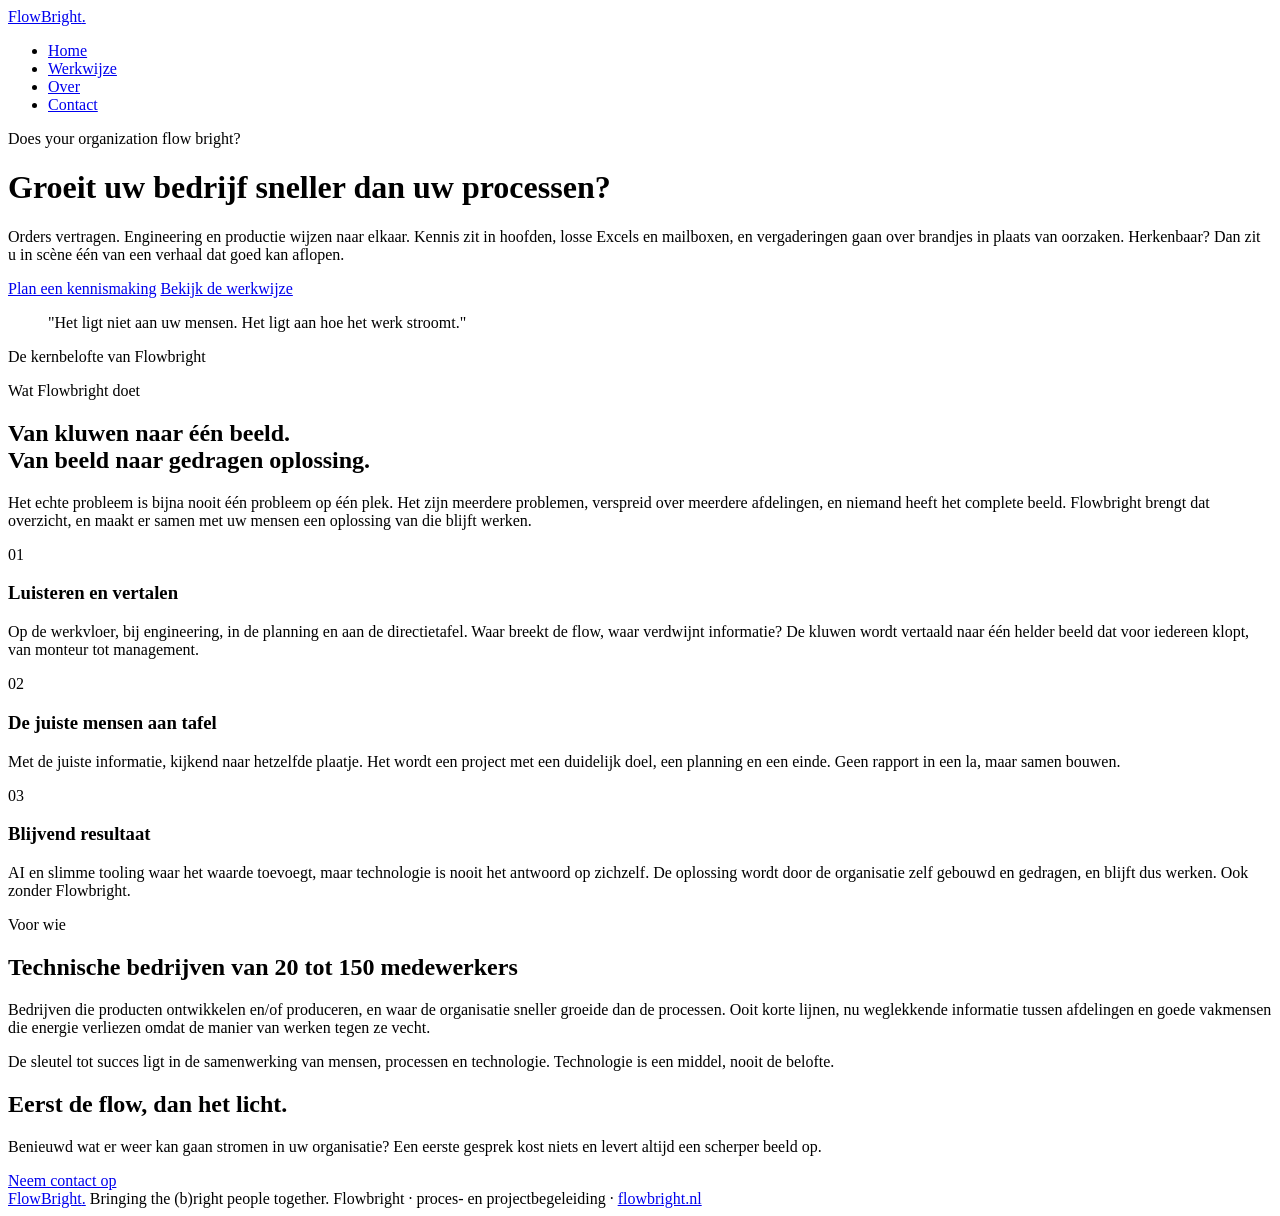
==== index.html @ 27e61b54 "Add files via upload" ====
<!DOCTYPE html>
<html lang="nl">
<head>
  <meta charset="UTF-8">
  <meta name="viewport" content="width=device-width, initial-scale=1.0">
  <title>Flowbright — proces- en projectbegeleiding voor technische bedrijven</title>
  <meta name="description" content="Flowbright helpt technische bedrijven waar de groei sneller ging dan de processen. Van probleem tot gedragen oplossing.">
  <link rel="preconnect" href="https://fonts.googleapis.com">
  <link rel="preconnect" href="https://fonts.gstatic.com" crossorigin>
  <link href="https://fonts.googleapis.com/css2?family=Bricolage+Grotesque:wght@700&family=Work+Sans:wght@400;600&family=IBM+Plex+Mono:wght@400;500&display=swap" rel="stylesheet">
  <link rel="stylesheet" href="css/style.css">
</head>
<body>

<header>
  <nav class="nav">
    <a class="wordmark" href="index.html"><span class="flow">Flow</span>Bright<span class="dot">.</span></a>
    <ul>
      <li><a href="index.html" class="actief">Home</a></li>
      <li><a href="werkwijze.html">Werkwijze</a></li>
      <li><a href="over.html">Over</a></li>
      <li><a href="contact.html">Contact</a></li>
    </ul>
  </nav>
</header>

<div class="hero">
  <div class="container">
    <span class="label">Does your organization flow bright?</span>
    <h1>Groeit uw bedrijf sneller dan uw <span class="licht">processen</span>?</h1>
    <p>Orders vertragen. Engineering en productie wijzen naar elkaar. Kennis zit in hoofden, losse Excels en mailboxen, en vergaderingen gaan over brandjes in plaats van oorzaken. Herkenbaar? Dan zit u in scène één van een verhaal dat goed kan aflopen.</p>
    <div class="knoppen">
      <a class="knop knop-primair" href="contact.html">Plan een kennismaking</a>
      <a class="knop knop-secundair" href="werkwijze.html">Bekijk de werkwijze</a>
    </div>
  </div>
</div>

<div class="kernbelofte">
  <div class="container">
    <blockquote>"Het ligt niet aan uw mensen. Het ligt aan hoe het werk stroomt."</blockquote>
    <p class="bron">De kernbelofte van Flowbright</p>
  </div>
</div>

<section>
  <div class="container">
    <span class="label">Wat Flowbright doet</span>
    <h2>Van kluwen naar één beeld.<br>Van beeld naar gedragen oplossing.</h2>
    <p class="narrow">Het echte probleem is bijna nooit één probleem op één plek. Het zijn meerdere problemen, verspreid over meerdere afdelingen, en niemand heeft het complete beeld. Flowbright brengt dat overzicht, en maakt er samen met uw mensen een oplossing van die blijft werken.</p>
    <div class="kaarten">
      <div class="kaart">
        <span class="nummer">01</span>
        <h3>Luisteren en vertalen</h3>
        <p>Op de werkvloer, bij engineering, in de planning en aan de directietafel. Waar breekt de flow, waar verdwijnt informatie? De kluwen wordt vertaald naar één helder beeld dat voor iedereen klopt, van monteur tot management.</p>
      </div>
      <div class="kaart">
        <span class="nummer">02</span>
        <h3>De juiste mensen aan tafel</h3>
        <p>Met de juiste informatie, kijkend naar hetzelfde plaatje. Het wordt een project met een duidelijk doel, een planning en een einde. Geen rapport in een la, maar samen bouwen.</p>
      </div>
      <div class="kaart">
        <span class="nummer">03</span>
        <h3>Blijvend resultaat</h3>
        <p>AI en slimme tooling waar het waarde toevoegt, maar technologie is nooit het antwoord op zichzelf. De oplossing wordt door de organisatie zelf gebouwd en gedragen, en blijft dus werken. Ook zonder Flowbright.</p>
      </div>
    </div>
  </div>
</section>

<section style="padding-top: 0;">
  <div class="container twee-kolommen">
    <div>
      <span class="label">Voor wie</span>
      <h2>Technische bedrijven van 20 tot 150 medewerkers</h2>
    </div>
    <div>
      <p>Bedrijven die producten ontwikkelen en/of produceren, en waar de organisatie sneller groeide dan de processen. Ooit korte lijnen, nu weglekkende informatie tussen afdelingen en goede vakmensen die energie verliezen omdat de manier van werken tegen ze vecht.</p>
      <p>De sleutel tot succes ligt in de samenwerking van mensen, processen en technologie. Technologie is een middel, nooit de belofte.</p>
    </div>
  </div>
</section>

<div class="afsluiter">
  <div class="container">
    <h2>Eerst de flow, dan het licht.</h2>
    <p>Benieuwd wat er weer kan gaan stromen in uw organisatie? Een eerste gesprek kost niets en levert altijd een scherper beeld op.</p>
    <div class="knoppen">
      <a class="knop knop-primair" href="contact.html">Neem contact op</a>
    </div>
  </div>
</div>

<footer>
  <div class="container">
    <a class="wordmark" href="index.html"><span class="flow">Flow</span>Bright<span class="dot">.</span></a>
    <span class="tagline">Bringing the (b)right people together.</span>
    <span>Flowbright · proces- en projectbegeleiding · <a href="contact.html">flowbright.nl</a></span>
  </div>
</footer>

</body>
</html>
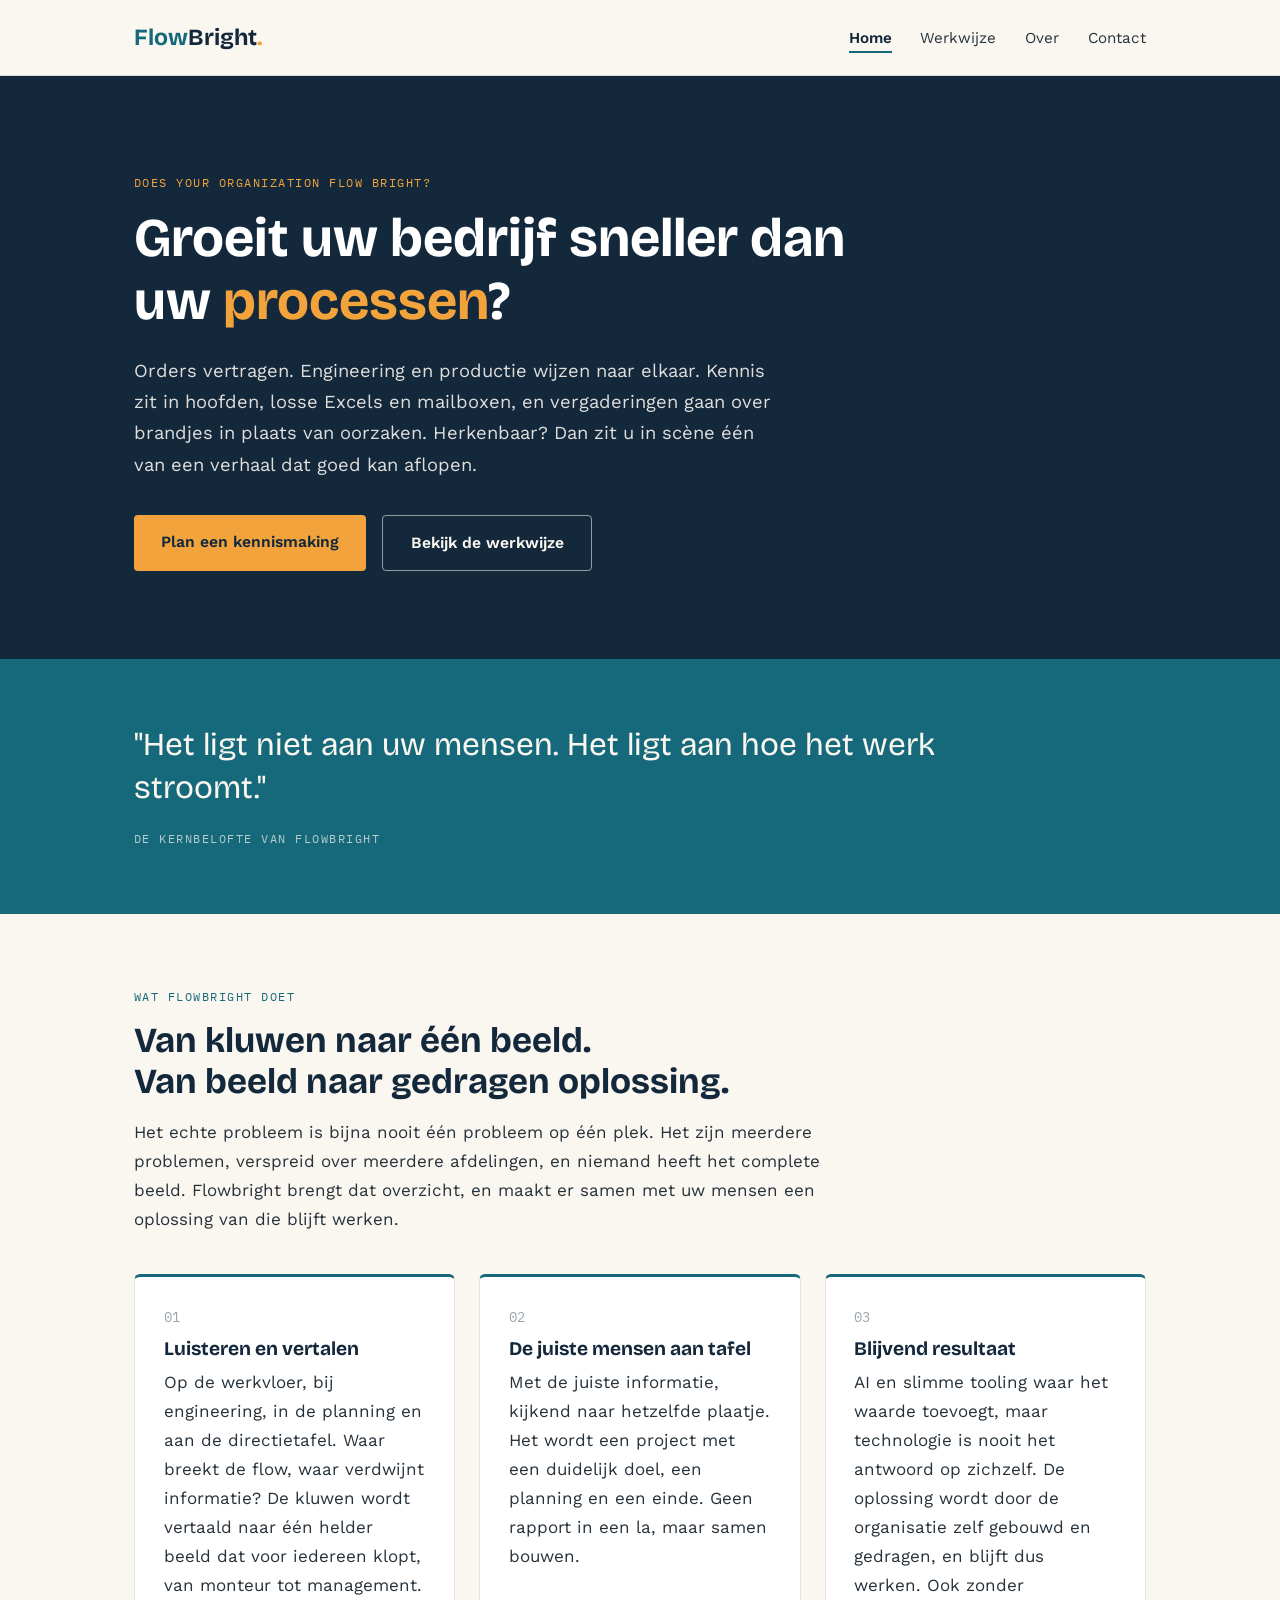
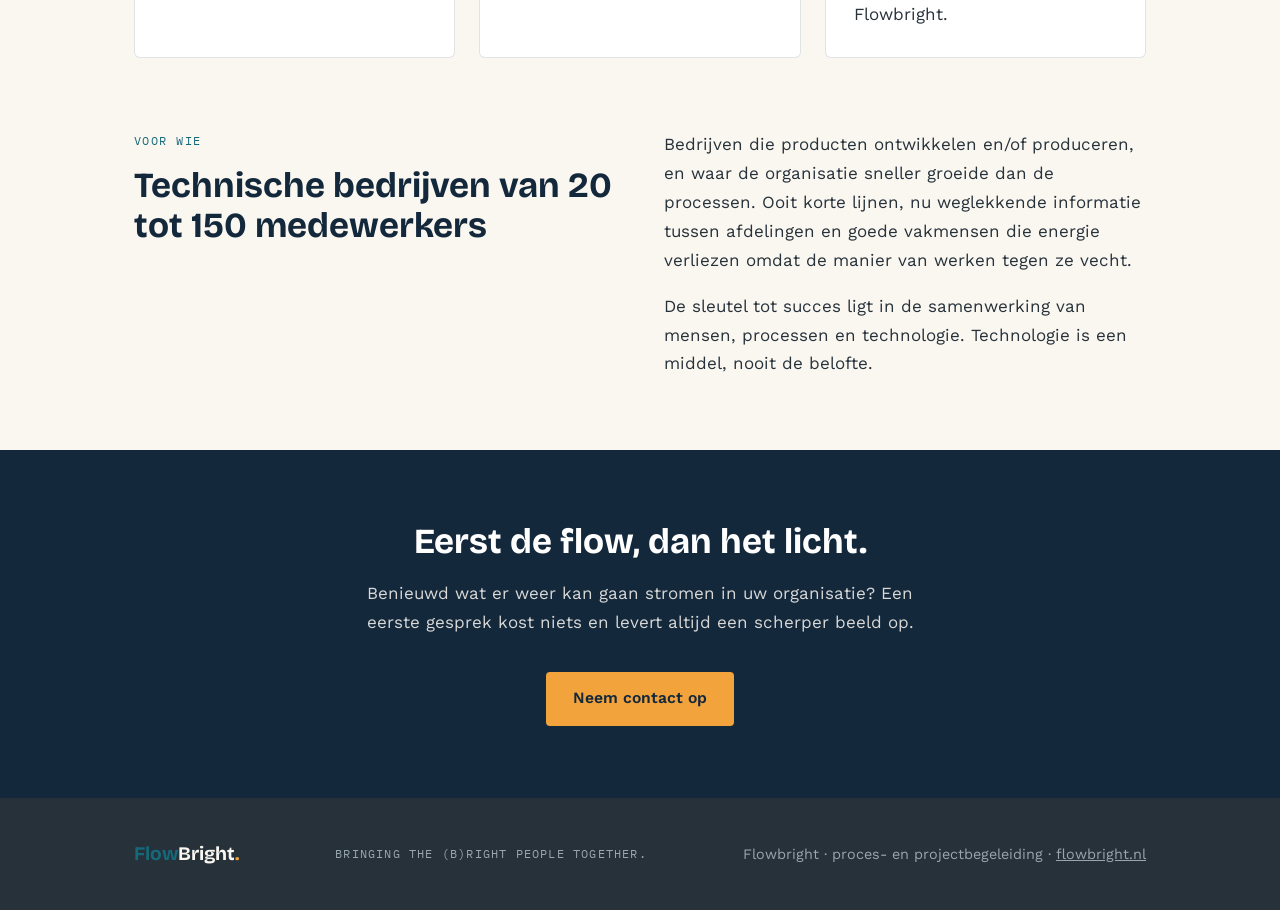
==== commit 3842f536: "Update index.html" ====
--- a/index.html
+++ b/index.html
@@ -1,6 +1,7 @@
 <!DOCTYPE html>
 <html lang="nl">
 <head>
+  <link rel="icon" href="/favicon.ico" type="image/x-icon">
   <meta charset="UTF-8">
   <meta name="viewport" content="width=device-width, initial-scale=1.0">
   <title>Flowbright — proces- en projectbegeleiding voor technische bedrijven</title>
@@ -8,7 +9,7 @@
   <link rel="preconnect" href="https://fonts.googleapis.com">
   <link rel="preconnect" href="https://fonts.gstatic.com" crossorigin>
   <link href="https://fonts.googleapis.com/css2?family=Bricolage+Grotesque:wght@700&family=Work+Sans:wght@400;600&family=IBM+Plex+Mono:wght@400;500&display=swap" rel="stylesheet">
-  <link rel="stylesheet" href="css/style.css">
+  <link rel="stylesheet" href="style.css">
 </head>
 <body>
 
--- a/style.css
+++ b/style.css
@@ -0,0 +1,301 @@
+/* ============================================================
+   Flowbright — websitestijl op basis van Merkgids v1.0
+   Kleuren nog in ontwikkeling: pas uitsluitend de variabelen
+   hieronder aan, de rest van de site volgt automatisch.
+   ============================================================ */
+
+:root {
+  /* Kleurenpalet (Merkgids hfst. 6) */
+  --nachtblauw:   #14283C;  /* primair: koppen, logo, donkere vlakken */
+  --stroompetrol: #16697A;  /* secundair: accenten, lijnen, links */
+  --lichtamber:   #F2A33C;  /* accent: spaarzaam, max. één per pagina */
+  --amber-donker: #C77F1E;  /* amber als tekst op licht */
+  --warmwit:      #FAF7F1;  /* achtergrond */
+  --grafiet:      #26313A;  /* lopende tekst */
+  --steengrijs:   #9AA6AD;  /* bijschriften, lijnen, gedempt */
+
+  /* Typografie (Merkgids hfst. 7) */
+  --font-kop:   'Bricolage Grotesque', 'Arial Black', sans-serif;
+  --font-tekst: 'Work Sans', Calibri, Arial, sans-serif;
+  --font-mono:  'IBM Plex Mono', Consolas, monospace;
+}
+
+* { margin: 0; padding: 0; box-sizing: border-box; }
+
+html { scroll-behavior: smooth; }
+
+body {
+  font-family: var(--font-tekst);
+  font-size: 1.0625rem;
+  line-height: 1.7;
+  color: var(--grafiet);
+  background: var(--warmwit);
+}
+
+/* ---------- Typografie ---------- */
+
+h1, h2, h3 {
+  font-family: var(--font-kop);
+  color: var(--nachtblauw);
+  line-height: 1.15;
+  font-weight: 700;
+}
+
+h1 { font-size: clamp(2.2rem, 5vw, 3.4rem); }
+h2 { font-size: clamp(1.6rem, 3.5vw, 2.2rem); margin-bottom: 1rem; }
+h3 { font-size: 1.2rem; margin-bottom: .5rem; }
+
+p + p { margin-top: 1em; }
+
+a { color: var(--stroompetrol); }
+
+.label {
+  font-family: var(--font-mono);
+  font-size: .78rem;
+  letter-spacing: .12em;
+  text-transform: uppercase;
+  color: var(--stroompetrol);
+  display: block;
+  margin-bottom: .9rem;
+}
+
+/* ---------- Layout ---------- */
+
+.container {
+  max-width: 1060px;
+  margin: 0 auto;
+  padding: 0 1.5rem;
+}
+
+section { padding: 4.5rem 0; }
+
+.narrow { max-width: 720px; }
+
+/* ---------- Navigatie ---------- */
+
+header {
+  background: var(--warmwit);
+  border-bottom: 1px solid rgba(154, 166, 173, .35);
+  position: sticky;
+  top: 0;
+  z-index: 10;
+}
+
+.nav {
+  display: flex;
+  align-items: center;
+  justify-content: space-between;
+  padding: 1.1rem 1.5rem;
+  max-width: 1060px;
+  margin: 0 auto;
+}
+
+/* Wordmark: verkenning A — Flow in stroompetrol, Bright in nachtblauw */
+.wordmark {
+  font-family: var(--font-kop);
+  font-weight: 700;
+  font-size: 1.45rem;
+  text-decoration: none;
+  color: var(--nachtblauw);
+}
+.wordmark .flow { color: var(--stroompetrol); }
+.wordmark .dot  { color: var(--lichtamber); }
+
+.nav ul {
+  display: flex;
+  gap: 1.8rem;
+  list-style: none;
+}
+
+.nav ul a {
+  text-decoration: none;
+  color: var(--grafiet);
+  font-size: .95rem;
+  padding-bottom: .25rem;
+  border-bottom: 2px solid transparent;
+}
+
+.nav ul a:hover { color: var(--stroompetrol); }
+
+.nav ul a.actief {
+  color: var(--nachtblauw);
+  border-bottom-color: var(--stroompetrol);
+  font-weight: 600;
+}
+
+/* ---------- Hero (donker vlak) ---------- */
+
+.hero {
+  background: var(--nachtblauw);
+  color: var(--warmwit);
+  padding: 6rem 0 5.5rem;
+}
+
+.hero h1 { color: #FFFFFF; max-width: 780px; }
+
+/* Verkenning B: op donker wordt "bright" letterlijk het licht */
+.hero h1 .licht { color: var(--lichtamber); }
+
+.hero p {
+  max-width: 640px;
+  margin-top: 1.4rem;
+  color: rgba(250, 247, 241, .88);
+  font-size: 1.15rem;
+}
+
+.hero .label { color: var(--lichtamber); }
+
+/* ---------- Knoppen ---------- */
+
+.knoppen { margin-top: 2.2rem; display: flex; gap: 1rem; flex-wrap: wrap; }
+
+.knop {
+  display: inline-block;
+  padding: .85rem 1.7rem;
+  border-radius: 4px;
+  text-decoration: none;
+  font-weight: 600;
+  font-size: .98rem;
+}
+
+.knop-primair {
+  background: var(--lichtamber);
+  color: var(--nachtblauw);
+}
+.knop-primair:hover { background: #E8952B; }
+
+.knop-secundair {
+  border: 1.5px solid var(--stroompetrol);
+  color: var(--stroompetrol);
+}
+.knop-secundair:hover { background: rgba(22, 105, 122, .08); }
+
+.hero .knop-secundair {
+  border-color: rgba(250, 247, 241, .55);
+  color: var(--warmwit);
+}
+.hero .knop-secundair:hover { background: rgba(250, 247, 241, .1); }
+
+/* ---------- Kaarten ---------- */
+
+.kaarten {
+  display: grid;
+  grid-template-columns: repeat(auto-fit, minmax(260px, 1fr));
+  gap: 1.5rem;
+  margin-top: 2.5rem;
+}
+
+.kaart {
+  background: #FFFFFF;
+  border: 1px solid rgba(154, 166, 173, .3);
+  border-top: 3px solid var(--stroompetrol);
+  border-radius: 6px;
+  padding: 1.8rem;
+}
+
+.kaart .nummer {
+  font-family: var(--font-mono);
+  color: var(--steengrijs);
+  font-size: .85rem;
+  display: block;
+  margin-bottom: .6rem;
+}
+
+/* ---------- Quote / kernbelofte ---------- */
+
+.kernbelofte {
+  background: var(--stroompetrol);
+  color: var(--warmwit);
+  padding: 4rem 0;
+}
+
+.kernbelofte blockquote {
+  font-family: var(--font-kop);
+  font-size: clamp(1.4rem, 3vw, 2rem);
+  line-height: 1.35;
+  max-width: 820px;
+}
+
+.kernbelofte .bron {
+  font-family: var(--font-mono);
+  font-size: .78rem;
+  letter-spacing: .12em;
+  text-transform: uppercase;
+  margin-top: 1.2rem;
+  color: rgba(250, 247, 241, .7);
+}
+
+/* ---------- Stappen (werkwijze) ---------- */
+
+.stap {
+  display: grid;
+  grid-template-columns: 72px 1fr;
+  gap: 1.5rem;
+  padding: 2.2rem 0;
+  border-bottom: 1px solid rgba(154, 166, 173, .35);
+}
+
+.stap:last-of-type { border-bottom: none; }
+
+.stap .cijfer {
+  font-family: var(--font-kop);
+  font-size: 2.4rem;
+  color: var(--stroompetrol);
+  line-height: 1;
+}
+
+/* ---------- Twee kolommen ---------- */
+
+.twee-kolommen {
+  display: grid;
+  grid-template-columns: 1fr 1fr;
+  gap: 3rem;
+  align-items: start;
+}
+
+@media (max-width: 760px) {
+  .twee-kolommen { grid-template-columns: 1fr; }
+  .stap { grid-template-columns: 48px 1fr; }
+}
+
+/* ---------- Afsluitend donker blok ---------- */
+
+.afsluiter {
+  background: var(--nachtblauw);
+  color: var(--warmwit);
+  padding: 4.5rem 0;
+  text-align: center;
+}
+
+.afsluiter h2 { color: #FFFFFF; }
+.afsluiter p { max-width: 560px; margin: 1rem auto 0; color: rgba(250, 247, 241, .85); }
+.afsluiter .knoppen { justify-content: center; }
+
+/* ---------- Footer ---------- */
+
+footer {
+  background: var(--grafiet);
+  color: var(--steengrijs);
+  padding: 2.5rem 0;
+  font-size: .9rem;
+}
+
+footer .container {
+  display: flex;
+  justify-content: space-between;
+  align-items: center;
+  gap: 1rem;
+  flex-wrap: wrap;
+}
+
+footer .wordmark { font-size: 1.2rem; color: var(--warmwit); }
+footer .wordmark .flow { color: var(--stroompetrol); }
+
+footer .tagline {
+  font-family: var(--font-mono);
+  font-size: .75rem;
+  letter-spacing: .1em;
+  text-transform: uppercase;
+}
+
+footer a { color: var(--steengrijs); }
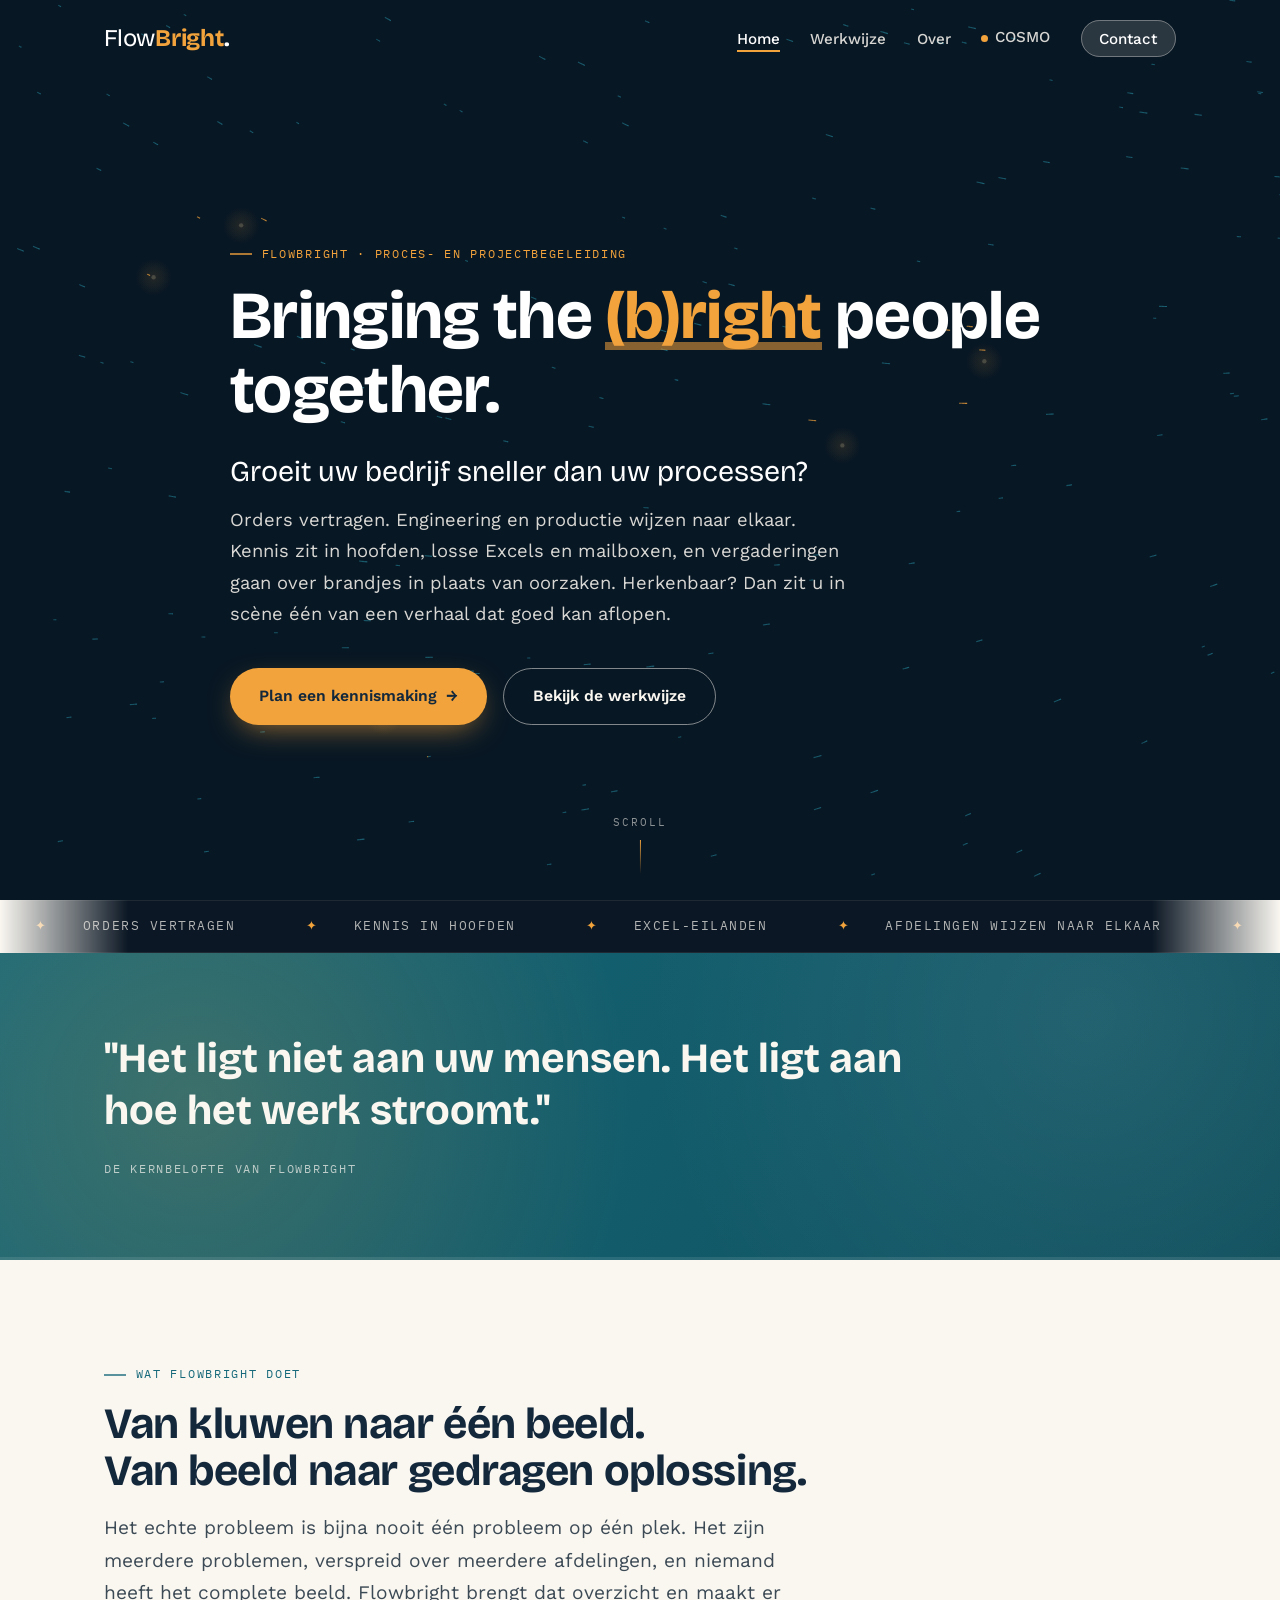
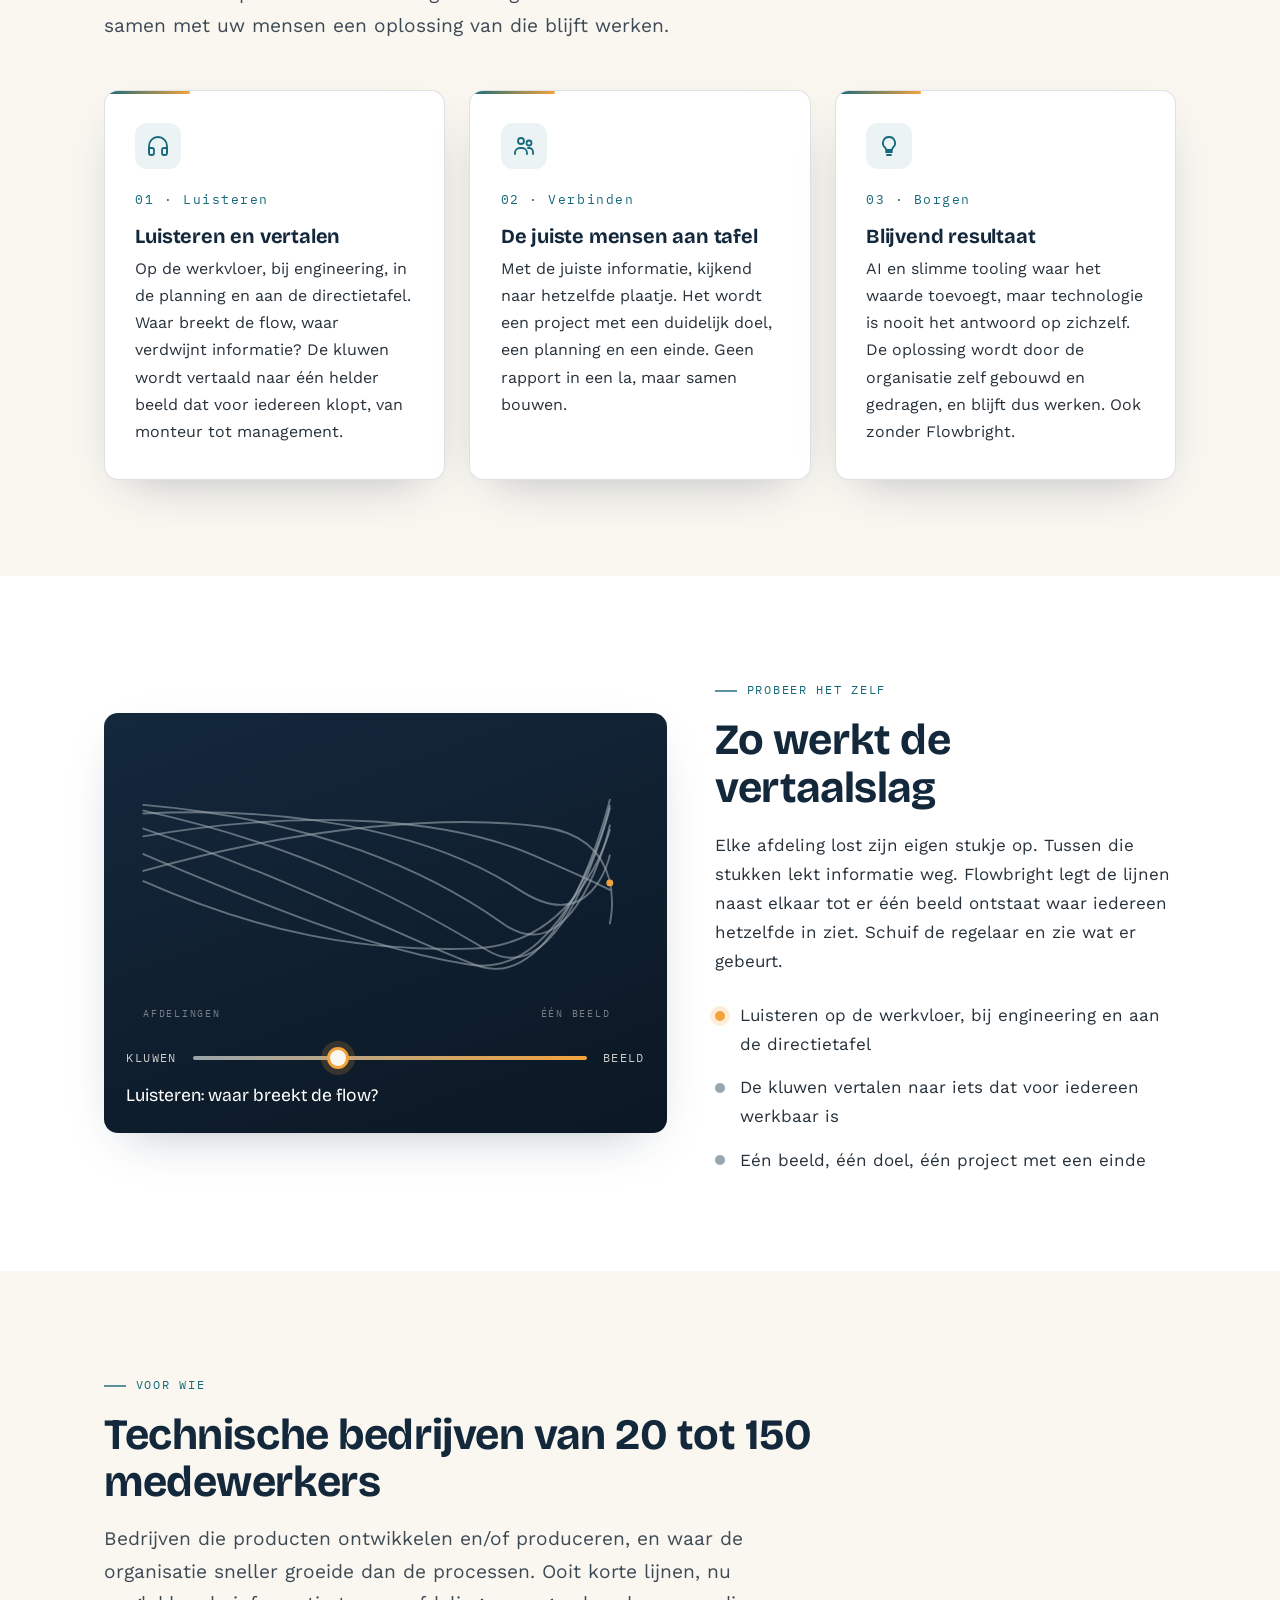
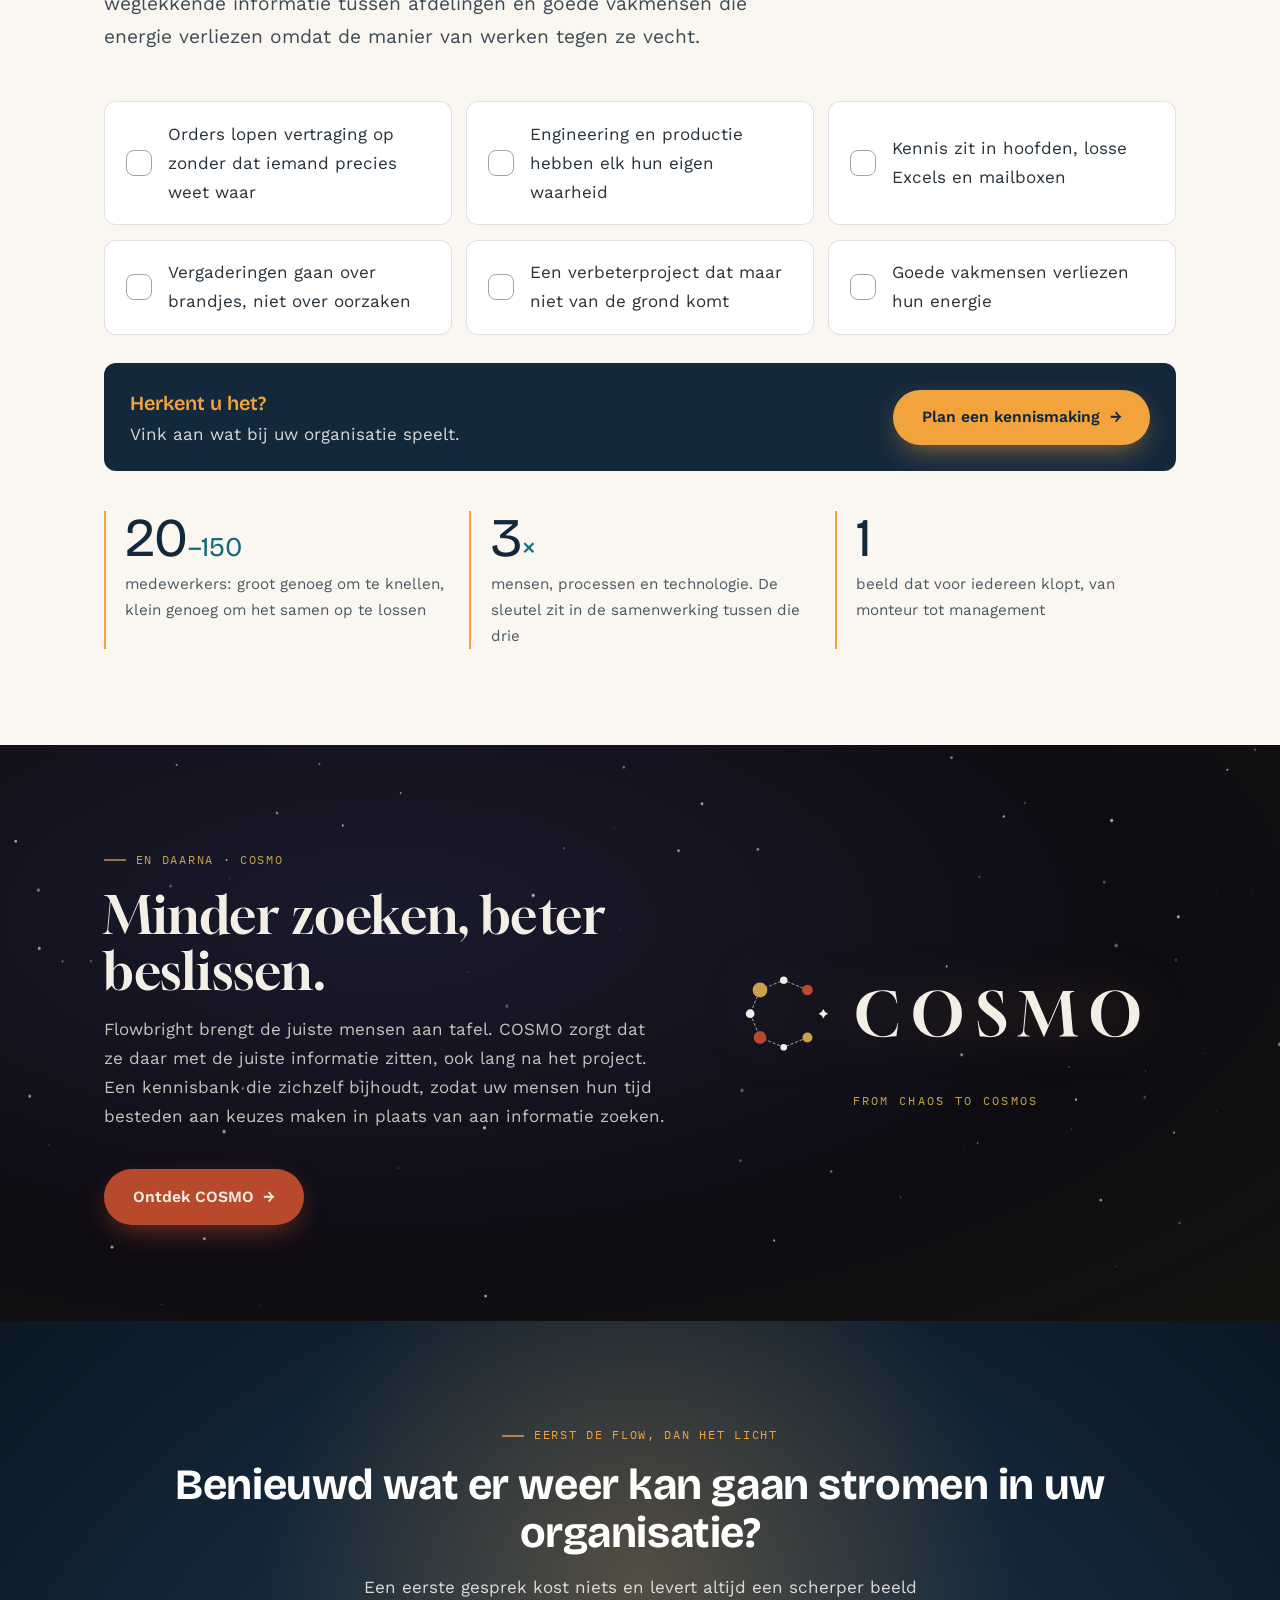
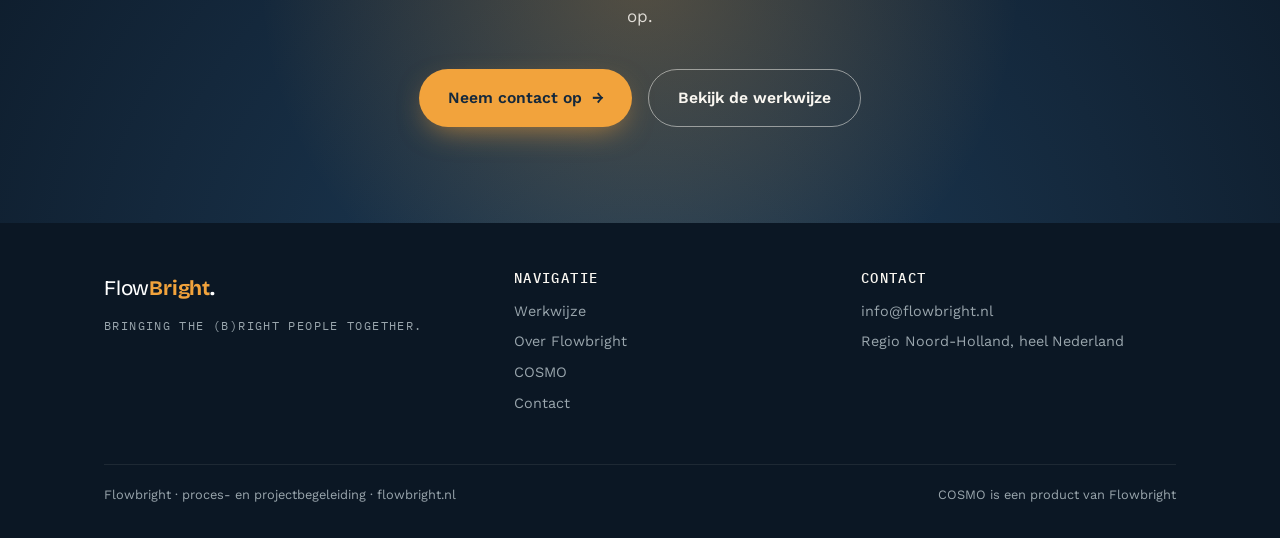
==== commit 6cf04551: "Add files via upload" ====
--- a/index.html
+++ b/index.html
@@ -1,67 +1,89 @@
 <!DOCTYPE html>
 <html lang="nl">
 <head>
-  <link rel="icon" href="/favicon.ico" type="image/x-icon">
   <meta charset="UTF-8">
   <meta name="viewport" content="width=device-width, initial-scale=1.0">
   <title>Flowbright — proces- en projectbegeleiding voor technische bedrijven</title>
-  <meta name="description" content="Flowbright helpt technische bedrijven waar de groei sneller ging dan de processen. Van probleem tot gedragen oplossing.">
+  <meta name="description" content="Flowbright helpt technische bedrijven waar de groei sneller ging dan de processen. Van probleem tot gedragen oplossing. Met COSMO blijft de kennis daarna stromen.">
   <link rel="preconnect" href="https://fonts.googleapis.com">
   <link rel="preconnect" href="https://fonts.gstatic.com" crossorigin>
-  <link href="https://fonts.googleapis.com/css2?family=Bricolage+Grotesque:wght@700&family=Work+Sans:wght@400;600&family=IBM+Plex+Mono:wght@400;500&display=swap" rel="stylesheet">
+  <link href="https://fonts.googleapis.com/css2?family=Bricolage+Grotesque:wght@400;700&family=Work+Sans:wght@400;500;600&family=IBM+Plex+Mono:wght@400;500&family=Gloock&display=swap" rel="stylesheet">
+  <link rel="icon" href="favicon.ico" sizes="48x48">
+  <link rel="icon" href="favicon.svg" type="image/svg+xml">
+  <link rel="apple-touch-icon" href="apple-touch-icon.png">
+  <link rel="manifest" href="site.webmanifest">
+  <meta name="theme-color" content="#14283C">
   <link rel="stylesheet" href="style.css">
 </head>
 <body>
 
-<header>
+<header class="site-header transparant">
   <nav class="nav">
-    <a class="wordmark" href="index.html"><span class="flow">Flow</span>Bright<span class="dot">.</span></a>
-    <ul>
+    <a class="wordmark" href="index.html"><span class="flow">Flow</span><span class="bright">Bright</span><span class="dot">.</span></a>
+    <button class="menu-knop" aria-label="Menu" aria-expanded="false"><span></span><span></span><span></span></button>
+    <ul class="nav-links">
       <li><a href="index.html" class="actief">Home</a></li>
       <li><a href="werkwijze.html">Werkwijze</a></li>
       <li><a href="over.html">Over</a></li>
-      <li><a href="contact.html">Contact</a></li>
+      <li><a href="cosmo.html" class="nav-cosmo"><span class="ster"></span>COSMO</a></li>
+      <li><a href="contact.html" class="nav-cta">Contact</a></li>
     </ul>
   </nav>
 </header>
 
 <div class="hero">
-  <div class="container">
-    <span class="label">Does your organization flow bright?</span>
-    <h1>Groeit uw bedrijf sneller dan uw <span class="licht">processen</span>?</h1>
-    <p>Orders vertragen. Engineering en productie wijzen naar elkaar. Kennis zit in hoofden, losse Excels en mailboxen, en vergaderingen gaan over brandjes in plaats van oorzaken. Herkenbaar? Dan zit u in scène één van een verhaal dat goed kan aflopen.</p>
-    <div class="knoppen">
-      <a class="knop knop-primair" href="contact.html">Plan een kennismaking</a>
+  <canvas id="stroomveld" aria-hidden="true"></canvas>
+  <div class="container">
+    <span class="label verschijn">Flowbright · proces- en projectbegeleiding</span>
+    <h1 class="woorden">Bringing the <span class="licht">(b)right</span> people together.</h1>
+    <p class="vraag verschijn">Groeit uw bedrijf sneller dan uw processen?</p>
+    <p class="verschijn">Orders vertragen. Engineering en productie wijzen naar elkaar. Kennis zit in hoofden, losse Excels en mailboxen, en vergaderingen gaan over brandjes in plaats van oorzaken. Herkenbaar? Dan zit u in scène één van een verhaal dat goed kan aflopen.</p>
+    <div class="knoppen verschijn verschijn-2">
+      <a class="knop knop-primair" href="contact.html">Plan een kennismaking <span class="pijl">→</span></a>
       <a class="knop knop-secundair" href="werkwijze.html">Bekijk de werkwijze</a>
     </div>
   </div>
+  <div class="hero-bottom">Scroll</div>
+</div>
+
+<div class="ticker" aria-hidden="true">
+  <div class="ticker-baan">
+    <span>Orders vertragen</span><span>Kennis in hoofden</span><span>Excel-eilanden</span><span>Afdelingen wijzen naar elkaar</span><span>Vergaderen over brandjes</span><span>Niemand heeft het hele plaatje</span><span>Goede mensen verliezen energie</span>
+    <span>Orders vertragen</span><span>Kennis in hoofden</span><span>Excel-eilanden</span><span>Afdelingen wijzen naar elkaar</span><span>Vergaderen over brandjes</span><span>Niemand heeft het hele plaatje</span><span>Goede mensen verliezen energie</span>
+  </div>
 </div>
 
 <div class="kernbelofte">
   <div class="container">
-    <blockquote>"Het ligt niet aan uw mensen. Het ligt aan hoe het werk stroomt."</blockquote>
-    <p class="bron">De kernbelofte van Flowbright</p>
-  </div>
+    <blockquote data-reveal>"Het ligt niet aan uw mensen. Het ligt aan hoe het werk stroomt."</blockquote>
+    <p class="bron" data-reveal style="--d:1">De kernbelofte van Flowbright</p>
+  </div>
+  <div class="stroomlijn"></div>
 </div>
 
 <section>
   <div class="container">
-    <span class="label">Wat Flowbright doet</span>
-    <h2>Van kluwen naar één beeld.<br>Van beeld naar gedragen oplossing.</h2>
-    <p class="narrow">Het echte probleem is bijna nooit één probleem op één plek. Het zijn meerdere problemen, verspreid over meerdere afdelingen, en niemand heeft het complete beeld. Flowbright brengt dat overzicht, en maakt er samen met uw mensen een oplossing van die blijft werken.</p>
+    <div class="sectie-kop">
+      <span class="label" data-reveal>Wat Flowbright doet</span>
+      <h2 data-reveal style="--d:1">Van kluwen naar één beeld.<br>Van beeld naar gedragen oplossing.</h2>
+      <p class="intro" data-reveal style="--d:2">Het echte probleem is bijna nooit één probleem op één plek. Het zijn meerdere problemen, verspreid over meerdere afdelingen, en niemand heeft het complete beeld. Flowbright brengt dat overzicht en maakt er samen met uw mensen een oplossing van die blijft werken.</p>
+    </div>
     <div class="kaarten">
-      <div class="kaart">
-        <span class="nummer">01</span>
+      <div class="kaart" data-reveal>
+        <div class="icoon"><svg viewBox="0 0 24 24" fill="none" stroke="currentColor" stroke-width="1.8" stroke-linecap="round" stroke-linejoin="round"><path d="M3 18v-6a9 9 0 0 1 18 0v6"/><path d="M21 19a2 2 0 0 1-2 2h-1a2 2 0 0 1-2-2v-3a2 2 0 0 1 2-2h3zM3 19a2 2 0 0 0 2 2h1a2 2 0 0 0 2-2v-3a2 2 0 0 0-2-2H3z"/></svg></div>
+        <span class="nummer">01 · Luisteren</span>
         <h3>Luisteren en vertalen</h3>
         <p>Op de werkvloer, bij engineering, in de planning en aan de directietafel. Waar breekt de flow, waar verdwijnt informatie? De kluwen wordt vertaald naar één helder beeld dat voor iedereen klopt, van monteur tot management.</p>
       </div>
-      <div class="kaart">
-        <span class="nummer">02</span>
+      <div class="kaart" data-reveal style="--d:1">
+        <div class="icoon"><svg viewBox="0 0 24 24" fill="none" stroke="currentColor" stroke-width="1.8" stroke-linecap="round" stroke-linejoin="round"><circle cx="9" cy="7" r="3"/><circle cx="17" cy="9" r="2.5"/><path d="M3 20v-1a5 5 0 0 1 5-5h2a5 5 0 0 1 5 5v1"/><path d="M16 14h1a4 4 0 0 1 4 4v2"/></svg></div>
+        <span class="nummer">02 · Verbinden</span>
         <h3>De juiste mensen aan tafel</h3>
         <p>Met de juiste informatie, kijkend naar hetzelfde plaatje. Het wordt een project met een duidelijk doel, een planning en een einde. Geen rapport in een la, maar samen bouwen.</p>
       </div>
-      <div class="kaart">
-        <span class="nummer">03</span>
+      <div class="kaart" data-reveal style="--d:2">
+        <div class="icoon"><svg viewBox="0 0 24 24" fill="none" stroke="currentColor" stroke-width="1.8" stroke-linecap="round" stroke-linejoin="round"><path d="M9 18h6M10 21h4"/><path d="M12 3a6 6 0 0 0-4 10.5c.6.6 1 1.3 1 2.5h6c0-1.2.4-1.9 1-2.5A6 6 0 0 0 12 3z"/></svg></div>
+        <span class="nummer">03 · Borgen</span>
         <h3>Blijvend resultaat</h3>
         <p>AI en slimme tooling waar het waarde toevoegt, maar technologie is nooit het antwoord op zichzelf. De oplossing wordt door de organisatie zelf gebouwd en gedragen, en blijft dus werken. Ook zonder Flowbright.</p>
       </div>
@@ -69,36 +91,116 @@
   </div>
 </section>
 
-<section style="padding-top: 0;">
-  <div class="container twee-kolommen">
-    <div>
-      <span class="label">Voor wie</span>
-      <h2>Technische bedrijven van 20 tot 150 medewerkers</h2>
-    </div>
-    <div>
-      <p>Bedrijven die producten ontwikkelen en/of produceren, en waar de organisatie sneller groeide dan de processen. Ooit korte lijnen, nu weglekkende informatie tussen afdelingen en goede vakmensen die energie verliezen omdat de manier van werken tegen ze vecht.</p>
-      <p>De sleutel tot succes ligt in de samenwerking van mensen, processen en technologie. Technologie is een middel, nooit de belofte.</p>
+<section class="kluwen">
+  <div class="container">
+    <div class="kluwen-paneel">
+      <div class="kluwen-figuur" data-reveal>
+        <svg id="kluwen-svg" viewBox="0 0 600 340" aria-label="Animatie: van kluwen naar één beeld">
+          <defs>
+            <radialGradient id="knoopgloed"><stop offset="0" stop-color="#F2A33C" stop-opacity=".9"/><stop offset="1" stop-color="#F2A33C" stop-opacity="0"/></radialGradient>
+          </defs>
+          <path class="lijn" d=""/><path class="lijn" d=""/><path class="lijn" d=""/><path class="lijn" d=""/><path class="lijn" d=""/><path class="lijn" d=""/><path class="lijn" d=""/><path class="lijn" d=""/>
+          <circle class="knoop" cx="560" cy="170" r="6" fill="url(#knoopgloed)" opacity="0"/>
+          <circle cx="560" cy="170" r="4" fill="#F2A33C"/>
+          <text x="20" y="325" fill="rgba(250,247,241,.45)" font-family="IBM Plex Mono, monospace" font-size="11" letter-spacing="2">AFDELINGEN</text>
+          <text x="480" y="325" fill="rgba(250,247,241,.45)" font-family="IBM Plex Mono, monospace" font-size="11" letter-spacing="2">ÉÉN BEELD</text>
+        </svg>
+        <div class="kluwen-bediening">
+          <span>Kluwen</span>
+          <input id="kluwen-slider" type="range" min="0" max="100" value="0" aria-label="Schuif van kluwen naar één beeld">
+          <span>Beeld</span>
+        </div>
+        <div id="kluwen-status" class="kluwen-status">Kluwen: informatie lekt weg tussen afdelingen</div>
+      </div>
+      <div class="kluwen-tekst">
+        <span class="label" data-reveal>Probeer het zelf</span>
+        <h2 data-reveal style="--d:1">Zo werkt de vertaalslag</h2>
+        <p data-reveal style="--d:2">Elke afdeling lost zijn eigen stukje op. Tussen die stukken lekt informatie weg. Flowbright legt de lijnen naast elkaar tot er één beeld ontstaat waar iedereen hetzelfde in ziet. Schuif de regelaar en zie wat er gebeurt.</p>
+        <ul class="stappen" data-reveal style="--d:3">
+          <li><span class="bol"></span><span>Luisteren op de werkvloer, bij engineering en aan de directietafel</span></li>
+          <li><span class="bol"></span><span>De kluwen vertalen naar iets dat voor iedereen werkbaar is</span></li>
+          <li><span class="bol"></span><span>Eén beeld, één doel, één project met een einde</span></li>
+        </ul>
+      </div>
+    </div>
+  </div>
+</section>
+
+<section>
+  <div class="container">
+    <div class="sectie-kop">
+      <span class="label" data-reveal>Voor wie</span>
+      <h2 data-reveal style="--d:1">Technische bedrijven van 20 tot 150 medewerkers</h2>
+      <p class="intro" data-reveal style="--d:2">Bedrijven die producten ontwikkelen en/of produceren, en waar de organisatie sneller groeide dan de processen. Ooit korte lijnen, nu weglekkende informatie tussen afdelingen en goede vakmensen die energie verliezen omdat de manier van werken tegen ze vecht.</p>
+    </div>
+    <div class="herken-lijst" data-reveal>
+      <button class="herken-item" type="button"><span class="vink"><svg viewBox="0 0 24 24" fill="none" stroke="#14283C" stroke-width="3" stroke-linecap="round" stroke-linejoin="round"><path d="M5 12l5 5L20 7"/></svg></span>Orders lopen vertraging op zonder dat iemand precies weet waar</button>
+      <button class="herken-item" type="button"><span class="vink"><svg viewBox="0 0 24 24" fill="none" stroke="#14283C" stroke-width="3" stroke-linecap="round" stroke-linejoin="round"><path d="M5 12l5 5L20 7"/></svg></span>Engineering en productie hebben elk hun eigen waarheid</button>
+      <button class="herken-item" type="button"><span class="vink"><svg viewBox="0 0 24 24" fill="none" stroke="#14283C" stroke-width="3" stroke-linecap="round" stroke-linejoin="round"><path d="M5 12l5 5L20 7"/></svg></span>Kennis zit in hoofden, losse Excels en mailboxen</button>
+      <button class="herken-item" type="button"><span class="vink"><svg viewBox="0 0 24 24" fill="none" stroke="#14283C" stroke-width="3" stroke-linecap="round" stroke-linejoin="round"><path d="M5 12l5 5L20 7"/></svg></span>Vergaderingen gaan over brandjes, niet over oorzaken</button>
+      <button class="herken-item" type="button"><span class="vink"><svg viewBox="0 0 24 24" fill="none" stroke="#14283C" stroke-width="3" stroke-linecap="round" stroke-linejoin="round"><path d="M5 12l5 5L20 7"/></svg></span>Een verbeterproject dat maar niet van de grond komt</button>
+      <button class="herken-item" type="button"><span class="vink"><svg viewBox="0 0 24 24" fill="none" stroke="#14283C" stroke-width="3" stroke-linecap="round" stroke-linejoin="round"><path d="M5 12l5 5L20 7"/></svg></span>Goede vakmensen verliezen hun energie</button>
+    </div>
+    <div class="herken-uitkomst" id="herken-uitkomst" data-reveal>
+      <div><strong>Herkent u het?</strong><p>Vink aan wat bij uw organisatie speelt.</p></div>
+      <a class="knop knop-primair" href="contact.html">Plan een kennismaking <span class="pijl">→</span></a>
+    </div>
+    <div class="feiten">
+      <div class="feit" data-reveal><div class="getal">20<small>–150</small></div><p>medewerkers: groot genoeg om te knellen, klein genoeg om het samen op te lossen</p></div>
+      <div class="feit" data-reveal style="--d:1"><div class="getal">3<small>×</small></div><p>mensen, processen en technologie. De sleutel zit in de samenwerking tussen die drie</p></div>
+      <div class="feit" data-reveal style="--d:2"><div class="getal">1</div><p>beeld dat voor iedereen klopt, van monteur tot management</p></div>
+    </div>
+  </div>
+</section>
+
+<section class="cosmo-teaser">
+  <canvas id="mini-sterren" aria-hidden="true"></canvas>
+  <div class="container">
+    <div>
+      <span class="label" data-reveal>En daarna · COSMO</span>
+      <h2 data-reveal style="--d:1">Minder zoeken, beter beslissen.</h2>
+      <p data-reveal style="--d:2">Flowbright brengt de juiste mensen aan tafel. COSMO zorgt dat ze daar met de juiste informatie zitten, ook lang na het project. Een kennisbank die zichzelf bijhoudt, zodat uw mensen hun tijd besteden aan keuzes maken in plaats van aan informatie zoeken.</p>
+      <div class="knoppen" data-reveal style="--d:3">
+        <a class="knop knop-primair" href="cosmo.html">Ontdek COSMO <span class="pijl">→</span></a>
+      </div>
+    </div>
+    <div class="cosmo-merk" data-reveal style="--d:1">
+      <svg xmlns="http://www.w3.org/2000/svg" viewBox="0 0 728 191" aria-label="COSMO"><path d="M134.74 56.26 L95.5 40 L56.26 56.26 L40 95.5 L56.26 134.74 L95.5 151 L134.74 134.74" stroke="#F3EFE6" stroke-width="1.11" stroke-dasharray="3.61 4.44" fill="none" stroke-linecap="round"/><circle cx="134.74" cy="56.26" r="8.88" fill="#B9492C"/><circle cx="95.5" cy="40" r="6.11" fill="#F3EFE6"/><circle cx="56.26" cy="56.26" r="12.21" fill="#C9A24B"/><circle cx="40" cy="95.5" r="7.21" fill="#F3EFE6"/><circle cx="56.26" cy="134.74" r="10.54" fill="#B9492C"/><circle cx="95.5" cy="151" r="5.55" fill="#F3EFE6"/><circle cx="134.74" cy="134.74" r="8.32" fill="#C9A24B"/><path d="M160.99 87.73l2.87 4.9 4.9 2.87-4.9 2.87-2.87 4.9-2.87-4.9-4.9-2.87 4.9-2.87z" fill="#F3EFE6"/><g transform="translate(211.98 58)" fill="#F3EFE6"><path d="M47.2 76.4Q34.2 76.4 24.4 71.55Q14.6 66.7 9.15 57.9Q3.7 49.1 3.7 37.4Q3.7 25.6 9.15 16.9Q14.6 8.2 24.6 3.4Q34.6 -1.4 48.3 -1.4Q51.6 -1.4 53.8 -1.15Q56 -0.9 57.9 -0.6Q59.8 -0.3 62.25 -0.05Q64.7 0.2 68.4 0.2L71.4 20.2H70.4Q69.3 14.3 66.05 9.75Q62.8 5.2 57.95 2.55Q53.1 -0.1 47.2 -0.1Q41.4 -0.1 36.5 2.7Q31.6 5.5 28.1 10.5Q24.6 15.6 22.65 22.65Q20.7 29.7 20.7 38.1Q20.7 49.2 24.1 57.45Q27.5 65.7 33.7 70.25Q39.9 74.8 48.3 74.8Q57.9 74.8 64.15 69.05Q70.4 63.3 71.9 53H72.9L70 74.6Q65.3 74.6 61.7 75.05Q58.1 75.5 54.75 75.95Q51.4 76.4 47.2 76.4Z"/><path d="M138.1 76.4Q126.1 76.4 117.05 71.55Q108 66.7 102.95 57.95Q97.9 49.2 97.9 37.5Q97.9 25.8 102.95 17.05Q108 8.3 117.05 3.45Q126.1 -1.4 138.1 -1.4Q150.1 -1.4 159.15 3.45Q168.2 8.3 173.25 17.05Q178.3 25.8 178.3 37.5Q178.3 49.2 173.25 57.95Q168.2 66.7 159.15 71.55Q150.1 76.4 138.1 76.4ZM138.1 74.8Q143.3 74.8 147.6 72.1Q151.9 69.4 155 64.5Q158 59.6 159.65 52.7Q161.3 45.8 161.3 37.4Q161.3 29 159.65 22.05Q158 15.1 155 10.2Q151.9 5.3 147.6 2.6Q143.3 -0.1 138.1 -0.1Q132.9 -0.1 128.6 2.6Q124.3 5.3 121.3 10.2Q118.2 15.1 116.55 22.05Q114.9 29 114.9 37.4Q114.9 45.8 116.55 52.7Q118.2 59.6 121.3 64.5Q124.3 69.4 128.6 72.1Q132.9 74.8 138.1 74.8Z"/><path d="M225.5 76.4Q222.9 76.4 221.25 76.2Q219.6 76 218 75.7Q216.4 75.4 214.1 75.2Q211.8 75 207.8 75L204.3 49H205.5Q207 61.3 212.35 67.95Q217.7 74.6 226.1 74.6Q232.3 74.6 236.2 71.1Q240.1 67.6 240.1 62Q240.1 59.6 239.25 57.4Q238.4 55.2 236.4 52.7Q234.4 50.2 231.1 47.25Q227.8 44.3 222.9 40.6L218.8 37.5Q211.3 31.8 208.4 27.3Q205.5 22.8 205.5 17.5Q205.5 8.7 211.95 3.65Q218.4 -1.4 229 -1.4Q231.6 -1.4 233.25 -1.2Q234.9 -1 236.45 -0.7Q238 -0.4 240.1 -0.2Q242.2 0 245.5 0L246.5 20.2H245.5Q244.1 10.9 239.5 5.5Q234.9 0.1 228.4 0.1Q223.8 0.1 221.05 2.8Q218.3 5.5 218.3 10Q218.3 13.9 220.85 17.45Q223.4 21 229.7 25.7L234 28.9Q240.6 33.7 244.45 37.75Q248.3 41.8 250 45.6Q251.7 49.4 251.7 53.7Q251.7 60.3 248.4 65.4Q245.1 70.5 239.25 73.35Q233.4 76.2 225.5 76.4Z"/><path d="M314.1 76.4 286.1 12.2 281.4 64.8Q281 68.8 283.7 71.3Q286.4 73.8 290.3 74V75H270.3V74Q274.1 73.8 276.7 71.2Q279.3 68.6 279.7 64.7L284.7 9.4Q282.8 5.5 279.95 3.25Q277.1 1 272.6 1V0H296.6L321 56.5L345.4 0H364.1V1Q360.9 1 358.7 2.9Q356.5 4.8 356.7 8.1L361.8 67.3Q362.3 70.7 365.05 72.4Q367.8 74.1 370.5 74.1V75H339.5V74.1Q341.2 74.1 343 73.3Q344.8 72.5 345.95 71Q347.1 69.5 346.8 67.5L341.9 12.3Z"/><path d="M431.9 76.4Q419.9 76.4 410.85 71.55Q401.8 66.7 396.75 57.95Q391.7 49.2 391.7 37.5Q391.7 25.8 396.75 17.05Q401.8 8.3 410.85 3.45Q419.9 -1.4 431.9 -1.4Q443.9 -1.4 452.95 3.45Q462 8.3 467.05 17.05Q472.1 25.8 472.1 37.5Q472.1 49.2 467.05 57.95Q462 66.7 452.95 71.55Q443.9 76.4 431.9 76.4ZM431.9 74.8Q437.1 74.8 441.4 72.1Q445.7 69.4 448.8 64.5Q451.8 59.6 453.45 52.7Q455.1 45.8 455.1 37.4Q455.1 29 453.45 22.05Q451.8 15.1 448.8 10.2Q445.7 5.3 441.4 2.6Q437.1 -0.1 431.9 -0.1Q426.7 -0.1 422.4 2.6Q418.1 5.3 415.1 10.2Q412 15.1 410.35 22.05Q408.7 29 408.7 37.4Q408.7 45.8 410.35 52.7Q412 59.6 415.1 64.5Q418.1 69.4 422.4 72.1Q426.7 74.8 431.9 74.8Z"/></g></svg>
+      <div class="cosmo-sub">From chaos to cosmos</div>
     </div>
   </div>
 </section>
 
 <div class="afsluiter">
   <div class="container">
-    <h2>Eerst de flow, dan het licht.</h2>
-    <p>Benieuwd wat er weer kan gaan stromen in uw organisatie? Een eerste gesprek kost niets en levert altijd een scherper beeld op.</p>
-    <div class="knoppen">
-      <a class="knop knop-primair" href="contact.html">Neem contact op</a>
-    </div>
-  </div>
-</div>
-
-<footer>
-  <div class="container">
-    <a class="wordmark" href="index.html"><span class="flow">Flow</span>Bright<span class="dot">.</span></a>
-    <span class="tagline">Bringing the (b)right people together.</span>
-    <span>Flowbright · proces- en projectbegeleiding · <a href="contact.html">flowbright.nl</a></span>
+    <span class="label" data-reveal style="color:#F2A33C">Eerst de flow, dan het licht</span>
+    <h2 data-reveal style="--d:1">Benieuwd wat er weer kan gaan stromen in uw organisatie?</h2>
+    <p data-reveal style="--d:2">Een eerste gesprek kost niets en levert altijd een scherper beeld op.</p>
+    <div class="knoppen" data-reveal style="--d:3">
+      <a class="knop knop-primair" href="contact.html">Neem contact op <span class="pijl">→</span></a>
+      <a class="knop knop-secundair" href="werkwijze.html">Bekijk de werkwijze</a>
+    </div>
+  </div>
+</div>
+
+<footer class="op-donker">
+  <div class="container">
+    <div>
+      <a class="wordmark" href="index.html"><span class="flow">Flow</span><span class="bright">Bright</span><span class="dot">.</span></a>
+      <span class="tagline">Bringing the (b)right people together.</span>
+    </div>
+    <div>
+      <h4>Navigatie</h4>
+      <ul><li><a href="werkwijze.html">Werkwijze</a></li><li><a href="over.html">Over Flowbright</a></li><li><a href="cosmo.html">COSMO</a></li><li><a href="contact.html">Contact</a></li></ul>
+    </div>
+    <div>
+      <h4>Contact</h4>
+      <ul><li><a href="mailto:info@flowbright.nl">info@flowbright.nl</a></li><li>Regio Noord-Holland, heel Nederland</li></ul>
+    </div>
+    <div class="onder"><span>Flowbright · proces- en projectbegeleiding · flowbright.nl</span><span>COSMO is een product van Flowbright</span></div>
   </div>
 </footer>
 
+<script src="main.js"></script>
 </body>
 </html>
--- a/style.css
+++ b/style.css
@@ -1,28 +1,36 @@
 /* ============================================================
-   Flowbright — websitestijl op basis van Merkgids v1.0
-   Kleuren nog in ontwikkeling: pas uitsluitend de variabelen
-   hieronder aan, de rest van de site volgt automatisch.
+   Flowbright — websitestijl v2 (11-2026)
+   Gebaseerd op Merkgids v1.0. Kleuren en lettertypen staan in de
+   variabelen hieronder; de rest van de site volgt automatisch.
    ============================================================ */
 
 :root {
   /* Kleurenpalet (Merkgids hfst. 6) */
-  --nachtblauw:   #14283C;  /* primair: koppen, logo, donkere vlakken */
-  --stroompetrol: #16697A;  /* secundair: accenten, lijnen, links */
-  --lichtamber:   #F2A33C;  /* accent: spaarzaam, max. één per pagina */
-  --amber-donker: #C77F1E;  /* amber als tekst op licht */
-  --warmwit:      #FAF7F1;  /* achtergrond */
-  --grafiet:      #26313A;  /* lopende tekst */
-  --steengrijs:   #9AA6AD;  /* bijschriften, lijnen, gedempt */
+  --nachtblauw:   #14283C;
+  --nacht-diep:   #0B1724;
+  --stroompetrol: #16697A;
+  --petrol-licht: #2A9DB3;
+  --lichtamber:   #F2A33C;
+  --amber-donker: #C77F1E;
+  --warmwit:      #FAF7F1;
+  --wit:          #FFFFFF;
+  --grafiet:      #26313A;
+  --steengrijs:   #9AA6AD;
+  --lijn:         rgba(154, 166, 173, .32);
 
   /* Typografie (Merkgids hfst. 7) */
   --font-kop:   'Bricolage Grotesque', 'Arial Black', sans-serif;
   --font-tekst: 'Work Sans', Calibri, Arial, sans-serif;
   --font-mono:  'IBM Plex Mono', Consolas, monospace;
+
+  --radius: 14px;
+  --schaduw: 0 18px 50px -24px rgba(20, 40, 60, .35);
+  --overgang: .5s cubic-bezier(.22, .8, .3, 1);
+  --nav-hoogte: 76px;
 }
 
 * { margin: 0; padding: 0; box-sizing: border-box; }
-
-html { scroll-behavior: smooth; }
+html { scroll-behavior: smooth; -webkit-text-size-adjust: 100%; }
 
 body {
   font-family: var(--font-tekst);
@@ -30,272 +38,704 @@
   line-height: 1.7;
   color: var(--grafiet);
   background: var(--warmwit);
-}
+  overflow-x: hidden;
+}
+
+img, svg, canvas { display: block; max-width: 100%; }
+::selection { background: var(--lichtamber); color: var(--nachtblauw); }
 
 /* ---------- Typografie ---------- */
 
-h1, h2, h3 {
+h1, h2, h3, h4 {
   font-family: var(--font-kop);
   color: var(--nachtblauw);
-  line-height: 1.15;
+  line-height: 1.1;
   font-weight: 700;
-}
-
-h1 { font-size: clamp(2.2rem, 5vw, 3.4rem); }
-h2 { font-size: clamp(1.6rem, 3.5vw, 2.2rem); margin-bottom: 1rem; }
-h3 { font-size: 1.2rem; margin-bottom: .5rem; }
-
+  letter-spacing: -.01em;
+}
+h1 { font-size: clamp(2.4rem, 6vw, 4.2rem); }
+h2 { font-size: clamp(1.8rem, 4vw, 2.7rem); margin-bottom: 1rem; }
+h3 { font-size: 1.25rem; margin-bottom: .5rem; }
 p + p { margin-top: 1em; }
-
 a { color: var(--stroompetrol); }
+strong { color: var(--nachtblauw); font-weight: 600; }
 
 .label {
   font-family: var(--font-mono);
-  font-size: .78rem;
-  letter-spacing: .12em;
+  font-size: .76rem;
+  letter-spacing: .14em;
   text-transform: uppercase;
   color: var(--stroompetrol);
-  display: block;
-  margin-bottom: .9rem;
-}
+  display: inline-flex;
+  align-items: center;
+  gap: .6rem;
+  margin-bottom: 1rem;
+}
+.label::before {
+  content: "";
+  width: 22px; height: 2px;
+  background: currentColor;
+  opacity: .7;
+}
+.licht { color: var(--lichtamber); }
+.intro { font-size: 1.2rem; max-width: 680px; color: #3C4A55; }
+.narrow { max-width: 720px; }
 
 /* ---------- Layout ---------- */
 
-.container {
-  max-width: 1060px;
-  margin: 0 auto;
-  padding: 0 1.5rem;
-}
-
-section { padding: 4.5rem 0; }
-
-.narrow { max-width: 720px; }
+.container { max-width: 1120px; margin: 0 auto; padding: 0 1.5rem; }
+section { padding: 6rem 0; position: relative; }
+.sectie-kop { max-width: 760px; margin-bottom: 3rem; }
+.sectie-donker { background: var(--nachtblauw); color: var(--warmwit); }
+.sectie-donker h2, .sectie-donker h3 { color: var(--wit); }
+.sectie-donker .label { color: var(--lichtamber); }
+.sectie-donker p { color: rgba(250, 247, 241, .82); }
+
+/* ---------- Wordmark ---------- */
+
+.wordmark {
+  font-family: var(--font-kop);
+  font-size: 1.5rem;
+  text-decoration: none;
+  color: var(--nachtblauw);
+  display: inline-flex;
+  align-items: baseline;
+  letter-spacing: -.01em;
+  white-space: nowrap;
+}
+.wordmark .flow { font-weight: 400; }
+.wordmark .bright { font-weight: 700; }
+.wordmark .dot {
+  color: var(--lichtamber);
+  font-weight: 700;
+  display: inline-block;
+  animation: puls 3.2s ease-in-out infinite;
+}
+.op-donker .wordmark, .site-header.transparant .wordmark { color: var(--wit); }
+.op-donker .wordmark .bright, .site-header.transparant .wordmark .bright { color: var(--lichtamber); }
+.op-donker .wordmark .dot, .site-header.transparant .wordmark .dot { color: var(--wit); }
+
+@keyframes puls {
+  0%, 100% { transform: translateY(0); opacity: 1; }
+  50% { transform: translateY(-2px); opacity: .75; }
+}
 
 /* ---------- Navigatie ---------- */
 
-header {
-  background: var(--warmwit);
-  border-bottom: 1px solid rgba(154, 166, 173, .35);
-  position: sticky;
-  top: 0;
-  z-index: 10;
-}
-
+.site-header {
+  position: fixed;
+  top: 0; left: 0; right: 0;
+  z-index: 50;
+  height: var(--nav-hoogte);
+  transition: background var(--overgang), box-shadow var(--overgang), backdrop-filter var(--overgang);
+  background: rgba(250, 247, 241, .86);
+  backdrop-filter: blur(14px);
+  -webkit-backdrop-filter: blur(14px);
+  box-shadow: 0 1px 0 var(--lijn);
+}
+.site-header.transparant {
+  background: transparent;
+  backdrop-filter: none;
+  -webkit-backdrop-filter: none;
+  box-shadow: none;
+}
 .nav {
   display: flex;
   align-items: center;
   justify-content: space-between;
-  padding: 1.1rem 1.5rem;
-  max-width: 1060px;
+  height: 100%;
+  max-width: 1120px;
   margin: 0 auto;
-}
-
-/* Wordmark: verkenning A — Flow in stroompetrol, Bright in nachtblauw */
-.wordmark {
-  font-family: var(--font-kop);
-  font-weight: 700;
-  font-size: 1.45rem;
-  text-decoration: none;
-  color: var(--nachtblauw);
-}
-.wordmark .flow { color: var(--stroompetrol); }
-.wordmark .dot  { color: var(--lichtamber); }
-
-.nav ul {
-  display: flex;
-  gap: 1.8rem;
-  list-style: none;
-}
-
-.nav ul a {
+  padding: 0 1.5rem;
+}
+.nav-links { display: flex; align-items: center; gap: 1.9rem; list-style: none; }
+.nav-links a {
+  position: relative;
   text-decoration: none;
   color: var(--grafiet);
   font-size: .95rem;
-  padding-bottom: .25rem;
-  border-bottom: 2px solid transparent;
-}
-
-.nav ul a:hover { color: var(--stroompetrol); }
-
-.nav ul a.actief {
-  color: var(--nachtblauw);
-  border-bottom-color: var(--stroompetrol);
-  font-weight: 600;
-}
-
-/* ---------- Hero (donker vlak) ---------- */
+  font-weight: 500;
+  padding: .3rem 0;
+  transition: color .25s;
+}
+.nav-links a::after {
+  content: "";
+  position: absolute;
+  left: 0; bottom: 0;
+  width: 100%; height: 2px;
+  background: var(--lichtamber);
+  transform: scaleX(0);
+  transform-origin: left;
+  transition: transform .35s cubic-bezier(.22, .8, .3, 1);
+}
+.nav-links a:hover::after, .nav-links a.actief::after { transform: scaleX(1); }
+.nav-links a.actief { color: var(--nachtblauw); }
+.site-header.transparant .nav-links a { color: rgba(250, 247, 241, .85); }
+.site-header.transparant .nav-links a.actief { color: var(--wit); }
+
+.nav-cosmo { display: inline-flex; align-items: center; gap: .45rem; }
+.nav-cosmo .ster {
+  width: 7px; height: 7px; border-radius: 50%;
+  background: var(--lichtamber);
+  box-shadow: 0 0 0 0 rgba(242, 163, 60, .6);
+  animation: ster-puls 2.4s ease-out infinite;
+}
+@keyframes ster-puls {
+  0% { box-shadow: 0 0 0 0 rgba(242, 163, 60, .6); }
+  100% { box-shadow: 0 0 0 9px rgba(242, 163, 60, 0); }
+}
+.nav-links a.nav-cta {
+  padding: .55rem 1.1rem;
+  border-radius: 999px;
+  background: var(--nachtblauw);
+  color: var(--wit) !important;
+  transition: background .25s, transform .25s;
+}
+.nav-links a.nav-cta::after { display: none; }
+.nav-links a.nav-cta:hover { background: var(--stroompetrol); transform: translateY(-1px); }
+.site-header.transparant .nav-links a.nav-cta { background: rgba(250, 247, 241, .14); border: 1px solid rgba(250, 247, 241, .35); }
+.site-header.transparant .nav-links a.nav-cta:hover { background: var(--lichtamber); color: var(--nachtblauw) !important; }
+
+.menu-knop {
+  display: none;
+  width: 44px; height: 44px;
+  border: 0; background: transparent; cursor: pointer;
+  flex-direction: column; justify-content: center; align-items: center; gap: 5px;
+}
+.menu-knop span {
+  width: 24px; height: 2px; background: var(--nachtblauw);
+  transition: transform .3s, opacity .3s;
+}
+.site-header.transparant .menu-knop span { background: var(--wit); }
+.menu-open .menu-knop span { background: var(--wit); }
+.menu-open .menu-knop span:nth-child(1) { transform: translateY(7px) rotate(45deg); }
+.menu-open .menu-knop span:nth-child(2) { opacity: 0; }
+.menu-open .menu-knop span:nth-child(3) { transform: translateY(-7px) rotate(-45deg); }
+
+@media (max-width: 820px) {
+  .menu-knop { display: flex; }
+  .nav-links {
+    position: fixed;
+    inset: 0;
+    background: var(--nacht-diep);
+    flex-direction: column;
+    justify-content: center;
+    gap: 2rem;
+    opacity: 0;
+    pointer-events: none;
+    transition: opacity .35s;
+    z-index: -1;
+  }
+  .nav-links a { color: var(--warmwit) !important; font-size: 1.5rem; font-family: var(--font-kop); }
+  .menu-open .nav-links { opacity: 1; pointer-events: auto; }
+  .menu-open .site-header { background: transparent; box-shadow: none; backdrop-filter: none; }
+  .menu-open .wordmark { color: var(--wit); }
+  .menu-open .wordmark .bright { color: var(--lichtamber); }
+  .menu-open { overflow: hidden; }
+}
+
+/* ---------- Hero ---------- */
 
 .hero {
-  background: var(--nachtblauw);
+  position: relative;
+  min-height: 100vh;
+  display: flex;
+  align-items: center;
+  padding: calc(var(--nav-hoogte) + 4rem) 0 5rem;
+  background: radial-gradient(ellipse 80% 70% at 70% 20%, #1D3C58 0%, var(--nachtblauw) 45%, var(--nacht-diep) 100%);
   color: var(--warmwit);
-  padding: 6rem 0 5.5rem;
-}
-
-.hero h1 { color: #FFFFFF; max-width: 780px; }
-
-/* Verkenning B: op donker wordt "bright" letterlijk het licht */
-.hero h1 .licht { color: var(--lichtamber); }
-
-.hero p {
-  max-width: 640px;
-  margin-top: 1.4rem;
-  color: rgba(250, 247, 241, .88);
-  font-size: 1.15rem;
-}
-
+  overflow: hidden;
+}
+.hero.hero-klein { min-height: 64vh; }
+.hero canvas { position: absolute; inset: 0; width: 100%; height: 100%; }
+.hero .container { position: relative; z-index: 2; }
+.hero h1 { color: var(--wit); max-width: 820px; }
+.hero h1 .licht { position: relative; display: inline-block; }
+.hero h1 .licht::after {
+  content: "";
+  position: absolute; left: 0; right: 0; bottom: .06em;
+  height: .12em;
+  background: var(--lichtamber);
+  opacity: .55;
+  transform: scaleX(0);
+  transform-origin: left;
+  animation: onderstreep 1.2s .9s cubic-bezier(.22, .8, .3, 1) forwards;
+}
+@keyframes onderstreep { to { transform: scaleX(1); } }
+.hero p { max-width: 620px; margin-top: 1.5rem; color: rgba(250, 247, 241, .86); font-size: 1.15rem; }
+.hero .vraag { font-family: var(--font-kop); font-size: clamp(1.3rem, 2.6vw, 1.8rem); color: var(--wit); margin-top: 1.6rem; line-height: 1.25; max-width: 720px; }
+.hero .vraag + p { margin-top: .9rem; }
 .hero .label { color: var(--lichtamber); }
+.hero-bottom {
+  position: absolute; bottom: 1.6rem; left: 50%; transform: translateX(-50%);
+  z-index: 2;
+  font-family: var(--font-mono); font-size: .7rem; letter-spacing: .18em; text-transform: uppercase;
+  color: rgba(250, 247, 241, .55);
+  display: flex; flex-direction: column; align-items: center; gap: .5rem;
+}
+.hero-bottom::after {
+  content: ""; width: 1px; height: 34px;
+  background: linear-gradient(to bottom, var(--lichtamber), transparent);
+  animation: scrollhint 1.8s ease-in-out infinite;
+}
+@keyframes scrollhint { 0%, 100% { opacity: .3; transform: scaleY(.6); transform-origin: top; } 50% { opacity: 1; transform: scaleY(1); } }
+
+/* Woord-voor-woord verschijnen in de hero */
+.woorden .w {
+  display: inline-block;
+  opacity: 0;
+  transform: translateY(.5em) rotate(1.5deg);
+  animation: woord .7s cubic-bezier(.22, .8, .3, 1) forwards;
+  animation-delay: calc(.15s + var(--i) * .07s);
+}
+@keyframes woord { to { opacity: 1; transform: none; } }
+.hero .verschijn { opacity: 0; animation: fade-up .9s .6s cubic-bezier(.22, .8, .3, 1) forwards; }
+.hero .verschijn-2 { animation-delay: .9s; }
+@keyframes fade-up { from { opacity: 0; transform: translateY(18px); } to { opacity: 1; transform: none; } }
 
 /* ---------- Knoppen ---------- */
 
-.knoppen { margin-top: 2.2rem; display: flex; gap: 1rem; flex-wrap: wrap; }
-
+.knoppen { margin-top: 2.4rem; display: flex; gap: 1rem; flex-wrap: wrap; }
 .knop {
-  display: inline-block;
-  padding: .85rem 1.7rem;
-  border-radius: 4px;
+  position: relative;
+  display: inline-flex; align-items: center; gap: .6rem;
+  padding: .9rem 1.8rem;
+  border-radius: 999px;
   text-decoration: none;
   font-weight: 600;
   font-size: .98rem;
-}
-
-.knop-primair {
-  background: var(--lichtamber);
-  color: var(--nachtblauw);
-}
-.knop-primair:hover { background: #E8952B; }
-
-.knop-secundair {
-  border: 1.5px solid var(--stroompetrol);
-  color: var(--stroompetrol);
-}
+  overflow: hidden;
+  transition: transform .25s, box-shadow .25s, background .25s, color .25s;
+  cursor: pointer;
+  border: 0;
+  font-family: var(--font-tekst);
+}
+.knop::after {
+  content: "";
+  position: absolute; top: 0; left: -120%;
+  width: 60%; height: 100%;
+  background: linear-gradient(100deg, transparent, rgba(255, 255, 255, .45), transparent);
+  transform: skewX(-20deg);
+  transition: left .6s;
+}
+.knop:hover::after { left: 150%; }
+.knop:hover { transform: translateY(-2px); }
+.knop .pijl { transition: transform .3s; }
+.knop:hover .pijl { transform: translateX(4px); }
+.knop-primair { background: var(--lichtamber); color: var(--nachtblauw); box-shadow: 0 10px 30px -10px rgba(242, 163, 60, .7); }
+.knop-primair:hover { background: #F7B45A; box-shadow: 0 16px 36px -10px rgba(242, 163, 60, .8); }
+.knop-secundair { border: 1.5px solid var(--stroompetrol); color: var(--stroompetrol); }
 .knop-secundair:hover { background: rgba(22, 105, 122, .08); }
-
-.hero .knop-secundair {
-  border-color: rgba(250, 247, 241, .55);
+.hero .knop-secundair, .sectie-donker .knop-secundair, .afsluiter .knop-secundair {
+  border-color: rgba(250, 247, 241, .5); color: var(--warmwit);
+}
+.hero .knop-secundair:hover, .sectie-donker .knop-secundair:hover { background: rgba(250, 247, 241, .1); }
+
+/* ---------- Ticker ---------- */
+
+.ticker {
+  background: var(--nacht-diep);
+  color: rgba(250, 247, 241, .7);
+  border-top: 1px solid rgba(250, 247, 241, .08);
+  border-bottom: 1px solid rgba(250, 247, 241, .08);
+  overflow: hidden;
+  padding: .9rem 0;
+  font-family: var(--font-mono); font-size: .8rem; letter-spacing: .12em; text-transform: uppercase;
+  -webkit-mask-image: linear-gradient(90deg, transparent, #000 10%, #000 90%, transparent);
+  mask-image: linear-gradient(90deg, transparent, #000 10%, #000 90%, transparent);
+}
+.ticker-baan { display: flex; width: max-content; animation: ticker 48s linear infinite; }
+.ticker:hover .ticker-baan { animation-play-state: paused; }
+.ticker-baan span { padding: 0 2.2rem; white-space: nowrap; }
+.ticker-baan span::before { content: "✦"; color: var(--lichtamber); margin-right: 2.2rem; }
+@keyframes ticker { to { transform: translateX(-50%); } }
+
+/* ---------- Scroll-reveal ---------- */
+
+[data-reveal] {
+  opacity: 0;
+  transform: translateY(28px);
+  transition: opacity .9s cubic-bezier(.22, .8, .3, 1), transform .9s cubic-bezier(.22, .8, .3, 1);
+  transition-delay: calc(var(--d, 0) * .12s);
+}
+[data-reveal].zichtbaar { opacity: 1; transform: none; }
+
+/* ---------- Kernbelofte ---------- */
+
+.kernbelofte {
+  position: relative;
+  background: linear-gradient(120deg, var(--stroompetrol), #0F4F5D);
   color: var(--warmwit);
-}
-.hero .knop-secundair:hover { background: rgba(250, 247, 241, .1); }
+  padding: 5rem 0;
+  overflow: hidden;
+}
+.kernbelofte::before {
+  content: "";
+  position: absolute; inset: 0;
+  background:
+    radial-gradient(circle at 15% 50%, rgba(242, 163, 60, .18), transparent 40%),
+    radial-gradient(circle at 85% 20%, rgba(255, 255, 255, .08), transparent 40%);
+}
+.kernbelofte .container { position: relative; }
+.kernbelofte blockquote {
+  font-family: var(--font-kop);
+  font-size: clamp(1.6rem, 3.6vw, 2.6rem);
+  line-height: 1.25;
+  max-width: 860px;
+  font-weight: 700;
+}
+.kernbelofte .bron {
+  font-family: var(--font-mono);
+  font-size: .76rem; letter-spacing: .14em; text-transform: uppercase;
+  margin-top: 1.4rem; color: rgba(250, 247, 241, .7);
+}
+.stroomlijn {
+  position: absolute; left: 0; right: 0; bottom: 0; height: 3px;
+  background: rgba(255, 255, 255, .1);
+}
+.stroomlijn::after {
+  content: ""; position: absolute; top: 0; left: -30%; width: 30%; height: 100%;
+  background: linear-gradient(90deg, transparent, var(--lichtamber), transparent);
+  animation: stroom 3.5s linear infinite;
+}
+@keyframes stroom { to { left: 100%; } }
 
 /* ---------- Kaarten ---------- */
 
 .kaarten {
   display: grid;
-  grid-template-columns: repeat(auto-fit, minmax(260px, 1fr));
+  grid-template-columns: repeat(auto-fit, minmax(270px, 1fr));
   gap: 1.5rem;
-  margin-top: 2.5rem;
-}
-
+  margin-top: 3rem;
+}
 .kaart {
-  background: #FFFFFF;
-  border: 1px solid rgba(154, 166, 173, .3);
-  border-top: 3px solid var(--stroompetrol);
-  border-radius: 6px;
-  padding: 1.8rem;
-}
-
+  --mx: 50%; --my: 50%;
+  position: relative;
+  background: var(--wit);
+  border: 1px solid var(--lijn);
+  border-radius: var(--radius);
+  padding: 2rem 1.9rem 2.1rem;
+  box-shadow: var(--schaduw);
+  transition: transform .4s cubic-bezier(.22, .8, .3, 1), box-shadow .4s, border-color .4s;
+  overflow: hidden;
+}
+.kaart::before {
+  content: "";
+  position: absolute; inset: 0;
+  background: radial-gradient(260px circle at var(--mx) var(--my), rgba(22, 105, 122, .09), transparent 60%);
+  opacity: 0; transition: opacity .4s;
+  pointer-events: none;
+}
+.kaart::after {
+  content: "";
+  position: absolute; left: 0; top: 0; height: 3px; width: 100%;
+  background: linear-gradient(90deg, var(--stroompetrol), var(--lichtamber));
+  transform: scaleX(.25); transform-origin: left;
+  transition: transform .5s cubic-bezier(.22, .8, .3, 1);
+}
+.kaart:hover { transform: translateY(-6px); border-color: rgba(22, 105, 122, .35); box-shadow: 0 30px 60px -28px rgba(20, 40, 60, .45); }
+.kaart:hover::before { opacity: 1; }
+.kaart:hover::after { transform: scaleX(1); }
 .kaart .nummer {
   font-family: var(--font-mono);
-  color: var(--steengrijs);
-  font-size: .85rem;
-  display: block;
-  margin-bottom: .6rem;
-}
-
-/* ---------- Quote / kernbelofte ---------- */
-
-.kernbelofte {
-  background: var(--stroompetrol);
-  color: var(--warmwit);
-  padding: 4rem 0;
-}
-
-.kernbelofte blockquote {
-  font-family: var(--font-kop);
-  font-size: clamp(1.4rem, 3vw, 2rem);
-  line-height: 1.35;
-  max-width: 820px;
-}
-
-.kernbelofte .bron {
-  font-family: var(--font-mono);
-  font-size: .78rem;
-  letter-spacing: .12em;
-  text-transform: uppercase;
-  margin-top: 1.2rem;
-  color: rgba(250, 247, 241, .7);
-}
-
-/* ---------- Stappen (werkwijze) ---------- */
-
-.stap {
+  color: var(--stroompetrol);
+  font-size: .8rem; letter-spacing: .12em;
+  display: block; margin-bottom: .9rem;
+}
+.kaart .icoon {
+  width: 46px; height: 46px; border-radius: 12px;
+  display: grid; place-items: center;
+  background: rgba(22, 105, 122, .08);
+  color: var(--stroompetrol);
+  margin-bottom: 1.2rem;
+}
+.kaart .icoon svg { width: 24px; height: 24px; }
+.kaart p { font-size: 1rem; }
+.sectie-donker .kaart { background: rgba(255, 255, 255, .04); border-color: rgba(250, 247, 241, .12); box-shadow: none; }
+.sectie-donker .kaart::before { background: radial-gradient(260px circle at var(--mx) var(--my), rgba(242, 163, 60, .14), transparent 60%); }
+.sectie-donker .kaart .icoon { background: rgba(242, 163, 60, .12); color: var(--lichtamber); }
+.sectie-donker .kaart h3 { color: var(--wit); }
+
+/* ---------- Kluwen → één beeld (interactief) ---------- */
+
+.kluwen { background: var(--wit); }
+.kluwen-paneel {
   display: grid;
-  grid-template-columns: 72px 1fr;
-  gap: 1.5rem;
-  padding: 2.2rem 0;
-  border-bottom: 1px solid rgba(154, 166, 173, .35);
-}
-
-.stap:last-of-type { border-bottom: none; }
-
-.stap .cijfer {
-  font-family: var(--font-kop);
-  font-size: 2.4rem;
-  color: var(--stroompetrol);
-  line-height: 1;
-}
-
-/* ---------- Twee kolommen ---------- */
-
-.twee-kolommen {
-  display: grid;
-  grid-template-columns: 1fr 1fr;
+  grid-template-columns: 1.1fr .9fr;
   gap: 3rem;
-  align-items: start;
-}
-
-@media (max-width: 760px) {
-  .twee-kolommen { grid-template-columns: 1fr; }
-  .stap { grid-template-columns: 48px 1fr; }
-}
-
-/* ---------- Afsluitend donker blok ---------- */
-
-.afsluiter {
+  align-items: center;
+}
+.kluwen-figuur {
+  position: relative;
+  border-radius: var(--radius);
+  background: linear-gradient(160deg, var(--nachtblauw), var(--nacht-diep));
+  padding: 1.4rem;
+  box-shadow: var(--schaduw);
+  overflow: hidden;
+}
+.kluwen-figuur svg { width: 100%; height: auto; }
+.kluwen-figuur path { fill: none; stroke-width: 2.2; stroke-linecap: round; transition: stroke .5s, opacity .5s; }
+.kluwen-figuur .knoop { transition: all .6s; }
+.kluwen-bediening { margin-top: 1.2rem; display: flex; align-items: center; gap: 1rem; color: rgba(250, 247, 241, .8); font-family: var(--font-mono); font-size: .72rem; letter-spacing: .12em; text-transform: uppercase; }
+.kluwen-bediening input[type=range] {
+  flex: 1; -webkit-appearance: none; appearance: none; height: 4px; border-radius: 2px;
+  background: linear-gradient(90deg, var(--steengrijs), var(--lichtamber));
+  outline: none; cursor: pointer;
+}
+.kluwen-bediening input[type=range]::-webkit-slider-thumb {
+  -webkit-appearance: none; width: 22px; height: 22px; border-radius: 50%;
+  background: var(--warmwit); border: 3px solid var(--lichtamber); box-shadow: 0 0 0 6px rgba(242, 163, 60, .18);
+  cursor: grab;
+}
+.kluwen-bediening input[type=range]::-moz-range-thumb {
+  width: 22px; height: 22px; border-radius: 50%; background: var(--warmwit); border: 3px solid var(--lichtamber);
+}
+.kluwen-status {
+  font-family: var(--font-kop); font-size: 1.1rem; color: var(--wit);
+  margin-top: .8rem; min-height: 1.6em; transition: color .4s;
+}
+.kluwen-tekst h2 { margin-bottom: 1.2rem; }
+.kluwen-tekst .stappen { list-style: none; margin-top: 1.6rem; display: grid; gap: .9rem; }
+.kluwen-tekst .stappen li { display: flex; gap: .9rem; align-items: flex-start; }
+.kluwen-tekst .stappen .bol {
+  flex: 0 0 10px; width: 10px; height: 10px; border-radius: 50%; margin-top: .55em;
+  background: var(--steengrijs); transition: background .4s, box-shadow .4s;
+}
+.kluwen-tekst .stappen li.aan .bol { background: var(--lichtamber); box-shadow: 0 0 0 5px rgba(242, 163, 60, .2); }
+@media (max-width: 860px) { .kluwen-paneel { grid-template-columns: 1fr; } }
+
+/* ---------- Herkenning (interactieve checklist) ---------- */
+
+.herken-lijst { display: grid; grid-template-columns: repeat(auto-fit, minmax(300px, 1fr)); gap: .9rem; margin-top: 2.2rem; }
+.herken-item {
+  display: flex; align-items: center; gap: 1rem;
+  text-align: left;
+  padding: 1.1rem 1.3rem;
+  border-radius: 12px;
+  border: 1px solid var(--lijn);
+  background: var(--wit);
+  font: inherit; color: var(--grafiet);
+  cursor: pointer;
+  transition: border-color .3s, background .3s, transform .3s;
+}
+.herken-item:hover { transform: translateX(4px); border-color: rgba(22, 105, 122, .4); }
+.herken-item .vink {
+  flex: 0 0 26px; width: 26px; height: 26px; border-radius: 8px;
+  border: 1.5px solid var(--steengrijs);
+  display: grid; place-items: center;
+  transition: background .3s, border-color .3s;
+}
+.herken-item .vink svg { width: 14px; height: 14px; opacity: 0; transform: scale(.4); transition: all .3s; }
+.herken-item.aan { border-color: var(--lichtamber); background: #FFF8EC; }
+.herken-item.aan .vink { background: var(--lichtamber); border-color: var(--lichtamber); }
+.herken-item.aan .vink svg { opacity: 1; transform: scale(1); }
+.herken-uitkomst {
+  margin-top: 1.8rem;
+  padding: 1.4rem 1.6rem;
+  border-radius: 12px;
   background: var(--nachtblauw);
   color: var(--warmwit);
-  padding: 4.5rem 0;
+  display: flex; align-items: center; justify-content: space-between; gap: 1.5rem; flex-wrap: wrap;
+  transition: background .4s;
+}
+.herken-uitkomst strong { color: var(--lichtamber); font-family: var(--font-kop); font-size: 1.25rem; }
+.herken-uitkomst p { margin: 0; color: rgba(250, 247, 241, .85); }
+
+/* ---------- Voor wie / cijfers ---------- */
+
+.feiten { display: grid; grid-template-columns: repeat(3, 1fr); gap: 1.5rem; margin-top: 2.5rem; }
+.feit { border-left: 2px solid var(--lichtamber); padding-left: 1.2rem; }
+.feit .getal { font-family: var(--font-kop); font-size: clamp(2.2rem, 5vw, 3.4rem); color: var(--nachtblauw); line-height: 1; }
+.feit .getal small { font-size: .5em; color: var(--stroompetrol); }
+.feit p { font-size: .95rem; margin-top: .4rem; color: #4A5863; }
+@media (max-width: 700px) { .feiten { grid-template-columns: 1fr; } }
+
+/* ---------- COSMO teaser ---------- */
+
+.cosmo-teaser {
+  position: relative;
+  background: radial-gradient(ellipse at 30% 30%, #1A1A2E 0%, #0E0C12 60%, #15130F 100%);
+  color: #F3EFE6;
+  overflow: hidden;
+}
+.cosmo-teaser canvas { position: absolute; inset: 0; width: 100%; height: 100%; opacity: .9; }
+.cosmo-teaser .container { position: relative; z-index: 2; display: grid; grid-template-columns: 1.1fr .9fr; gap: 3rem; align-items: center; }
+.cosmo-teaser .label { color: #C9A24B; }
+.cosmo-teaser h2 { color: #F3EFE6; font-family: 'Gloock', Georgia, serif; font-weight: 400; font-size: clamp(2rem, 4.5vw, 3.2rem); letter-spacing: .01em; }
+.cosmo-teaser p { color: rgba(243, 239, 230, .8); }
+.cosmo-teaser .knop-primair { background: #B9492C; color: #F3EFE6; box-shadow: 0 10px 30px -10px rgba(185, 73, 44, .8); }
+.cosmo-teaser .knop-primair:hover { background: #D15A3A; }
+.cosmo-teaser .cosmo-merk { text-align: center; }
+.cosmo-teaser .cosmo-merk svg { width: min(100%, 440px); margin: 0 auto; filter: drop-shadow(0 0 24px rgba(201, 162, 75, .25)); }
+.cosmo-teaser .cosmo-sub { font-family: var(--font-mono); font-size: .72rem; letter-spacing: .2em; text-transform: uppercase; color: #C9A24B; margin-top: 1.2rem; }
+@media (max-width: 860px) { .cosmo-teaser .container { grid-template-columns: 1fr; } .cosmo-teaser .cosmo-merk { order: -1; } }
+
+/* ---------- Tijdlijn (werkwijze) ---------- */
+
+.tijdlijn { position: relative; max-width: 860px; margin: 0 auto; padding-left: 4.5rem; }
+.tijdlijn-lijn {
+  position: absolute; left: 1.35rem; top: 0; bottom: 0; width: 2px;
+  background: var(--lijn);
+}
+.tijdlijn-lijn::after {
+  content: ""; position: absolute; inset: 0;
+  background: linear-gradient(to bottom, var(--stroompetrol), var(--lichtamber));
+  transform: scaleY(var(--voortgang, 0)); transform-origin: top;
+  transition: transform .2s linear;
+}
+.stap { position: relative; padding: 2.4rem 0; }
+.stap + .stap { border-top: 1px solid var(--lijn); }
+.stap .cijfer {
+  position: absolute; left: -4.5rem; top: 2.3rem;
+  width: 2.75rem; height: 2.75rem; border-radius: 50%;
+  display: grid; place-items: center;
+  font-family: var(--font-kop); font-size: 1.1rem; font-weight: 700;
+  background: var(--warmwit); color: var(--stroompetrol);
+  border: 2px solid var(--stroompetrol);
+  transition: background .4s, color .4s, border-color .4s, box-shadow .4s;
+}
+.stap.actief .cijfer { background: var(--stroompetrol); color: var(--wit); box-shadow: 0 0 0 8px rgba(22, 105, 122, .14); }
+.stap.licht-aan .cijfer { background: var(--lichtamber); border-color: var(--lichtamber); color: var(--nachtblauw); box-shadow: 0 0 0 10px rgba(242, 163, 60, .2), 0 0 40px rgba(242, 163, 60, .5); }
+.stap h3 { font-size: 1.5rem; margin-bottom: .6rem; }
+.stap .wie { font-family: var(--font-mono); font-size: .72rem; letter-spacing: .14em; text-transform: uppercase; color: var(--steengrijs); margin-bottom: .8rem; display: block; }
+.stap-cosmo {
+  margin-top: 1.2rem; padding: 1rem 1.2rem; border-radius: 10px;
+  background: #15130F; color: #F3EFE6; display: flex; gap: 1rem; align-items: center; flex-wrap: wrap;
+  border: 1px solid rgba(201, 162, 75, .35);
+}
+.stap-cosmo .cosmo-merk-klein svg { width: 54px; height: 54px; flex: 0 0 54px; }
+.stap-cosmo p { margin: 0; flex: 1; font-size: .95rem; color: rgba(243, 239, 230, .85); min-width: 240px; }
+.stap-cosmo a { color: #C9A24B; font-weight: 600; text-decoration: none; white-space: nowrap; }
+@media (max-width: 600px) { .tijdlijn { padding-left: 3.4rem; } .stap .cijfer { left: -3.4rem; width: 2.3rem; height: 2.3rem; font-size: .95rem; } .tijdlijn-lijn { left: 1.1rem; } }
+
+/* ---------- Wel / niet ---------- */
+
+.wel-niet { display: grid; grid-template-columns: 1fr 1fr; gap: 1.5rem; margin-top: 2.5rem; }
+.wel-niet .kaart ul { list-style: none; display: grid; gap: .7rem; margin-top: .8rem; }
+.wel-niet .kaart li { display: flex; gap: .7rem; align-items: flex-start; font-size: 1rem; }
+.wel-niet .kaart li::before { content: "✓"; color: var(--stroompetrol); font-weight: 700; flex: 0 0 1.2em; }
+.wel-niet .kaart.niet li::before { content: "✕"; color: #B9492C; }
+@media (max-width: 760px) { .wel-niet { grid-template-columns: 1fr; } }
+
+/* ---------- Twee kolommen / verhaal ---------- */
+
+.twee-kolommen { display: grid; grid-template-columns: 1fr 1fr; gap: 3.5rem; align-items: start; }
+.verhaal p { font-size: 1.1rem; }
+.verhaal .eerste::first-letter { font-family: var(--font-kop); font-size: 3.4em; float: left; line-height: .85; margin: .08em .12em 0 0; color: var(--stroompetrol); }
+.plakkend { position: sticky; top: calc(var(--nav-hoogte) + 2rem); }
+.citaat-kaart {
+  background: var(--nachtblauw); color: var(--warmwit);
+  padding: 2rem; border-radius: var(--radius);
+  font-family: var(--font-kop); font-size: 1.35rem; line-height: 1.35;
+  position: relative; overflow: hidden;
+}
+.citaat-kaart::before { content: "“"; position: absolute; right: 1rem; top: -1rem; font-size: 8rem; color: rgba(242, 163, 60, .2); line-height: 1; }
+.citaat-kaart .bron { display: block; font-family: var(--font-mono); font-size: .72rem; letter-spacing: .14em; text-transform: uppercase; color: var(--lichtamber); margin-top: 1.2rem; }
+@media (max-width: 820px) { .twee-kolommen { grid-template-columns: 1fr; } .plakkend { position: static; } }
+
+/* ---------- Naam-uitleg (interactief woordmerk) ---------- */
+
+.naam-speler { text-align: center; padding: 3rem 1rem; border-radius: var(--radius); background: var(--wit); border: 1px solid var(--lijn); box-shadow: var(--schaduw); }
+.naam-groot { font-family: var(--font-kop); font-size: clamp(3rem, 10vw, 6.5rem); line-height: 1; letter-spacing: -.02em; user-select: none; }
+.naam-groot span { display: inline-block; transition: color .35s, transform .35s; cursor: pointer; }
+.naam-groot .flow { font-weight: 400; color: var(--steengrijs); }
+.naam-groot .bright { font-weight: 700; color: var(--steengrijs); }
+.naam-groot .dot { color: var(--lichtamber); font-weight: 700; }
+.naam-groot.toon-flow .flow, .naam-groot .flow:hover { color: var(--stroompetrol); transform: translateY(-4px); }
+.naam-groot.toon-bright .bright, .naam-groot .bright:hover { color: var(--nachtblauw); transform: translateY(-4px); text-shadow: 0 0 30px rgba(242, 163, 60, .5); }
+.naam-uitleg { display: grid; grid-template-columns: 1fr 1fr; gap: 1.5rem; margin-top: 2rem; text-align: left; }
+.naam-uitleg div { padding: 1.2rem 1.4rem; border-radius: 10px; border: 1px solid var(--lijn); transition: border-color .35s, background .35s; }
+.naam-uitleg div.actief { border-color: var(--lichtamber); background: #FFF8EC; }
+.naam-uitleg .label { margin-bottom: .4rem; }
+.naam-uitleg p { font-size: .98rem; }
+@media (max-width: 600px) { .naam-uitleg { grid-template-columns: 1fr; } }
+
+/* ---------- Contact ---------- */
+
+.contact-raster { display: grid; grid-template-columns: 1fr 1.1fr; gap: 3rem; align-items: start; }
+.formulier { background: var(--wit); border: 1px solid var(--lijn); border-radius: var(--radius); padding: 2rem; box-shadow: var(--schaduw); }
+.veld { display: grid; gap: .4rem; margin-bottom: 1.2rem; }
+.veld label { font-family: var(--font-mono); font-size: .72rem; letter-spacing: .14em; text-transform: uppercase; color: var(--stroompetrol); }
+.veld input, .veld textarea, .veld select {
+  font: inherit; color: var(--grafiet);
+  padding: .8rem 1rem; border-radius: 10px;
+  border: 1.5px solid var(--lijn); background: var(--warmwit);
+  transition: border-color .3s, box-shadow .3s;
+}
+.veld input:focus, .veld textarea:focus, .veld select:focus { outline: none; border-color: var(--stroompetrol); box-shadow: 0 0 0 4px rgba(22, 105, 122, .12); }
+.veld textarea { min-height: 140px; resize: vertical; }
+.onderwerpen { display: flex; flex-wrap: wrap; gap: .5rem; }
+.onderwerp {
+  font: inherit; font-size: .9rem; padding: .5rem .95rem; border-radius: 999px;
+  border: 1.5px solid var(--lijn); background: var(--wit); color: var(--grafiet); cursor: pointer;
+  transition: all .25s;
+}
+.onderwerp:hover { border-color: var(--stroompetrol); }
+.onderwerp.aan { background: var(--nachtblauw); color: var(--wit); border-color: var(--nachtblauw); }
+.onderwerp.aan.cosmo { background: #15130F; border-color: #C9A24B; color: #C9A24B; }
+.formulier-hint { font-size: .85rem; color: var(--steengrijs); margin-top: .8rem; }
+.contact-gegevens .regel { display: flex; gap: 1rem; align-items: flex-start; padding: 1rem 0; border-bottom: 1px solid var(--lijn); }
+.contact-gegevens .regel:last-child { border-bottom: 0; }
+.contact-gegevens .regel .icoon { width: 38px; height: 38px; border-radius: 10px; background: rgba(22, 105, 122, .08); display: grid; place-items: center; color: var(--stroompetrol); flex: 0 0 38px; }
+.contact-gegevens .regel .icoon svg { width: 18px; height: 18px; }
+.contact-gegevens .regel span { font-family: var(--font-mono); font-size: .7rem; letter-spacing: .14em; text-transform: uppercase; color: var(--steengrijs); display: block; }
+.contact-gegevens .regel a { text-decoration: none; font-weight: 600; color: var(--nachtblauw); }
+@media (max-width: 820px) { .contact-raster { grid-template-columns: 1fr; } }
+
+/* ---------- Afsluiter ---------- */
+
+.afsluiter {
+  position: relative;
+  background: radial-gradient(ellipse at 50% 120%, #1D3C58, var(--nachtblauw) 55%, var(--nacht-diep));
+  color: var(--warmwit);
+  padding: 6rem 0;
   text-align: center;
-}
-
-.afsluiter h2 { color: #FFFFFF; }
+  overflow: hidden;
+}
+.afsluiter::before {
+  content: ""; position: absolute; left: 50%; bottom: -40%; width: 70vw; height: 70vw; max-width: 900px; max-height: 900px;
+  transform: translateX(-50%);
+  background: radial-gradient(circle, rgba(242, 163, 60, .28), transparent 60%);
+  animation: gloed 6s ease-in-out infinite;
+  pointer-events: none;
+}
+@keyframes gloed { 0%, 100% { opacity: .6; transform: translateX(-50%) scale(1); } 50% { opacity: 1; transform: translateX(-50%) scale(1.08); } }
+.afsluiter .container { position: relative; }
+.afsluiter h2 { color: var(--wit); }
 .afsluiter p { max-width: 560px; margin: 1rem auto 0; color: rgba(250, 247, 241, .85); }
 .afsluiter .knoppen { justify-content: center; }
 
 /* ---------- Footer ---------- */
 
-footer {
-  background: var(--grafiet);
-  color: var(--steengrijs);
-  padding: 2.5rem 0;
-  font-size: .9rem;
-}
-
-footer .container {
-  display: flex;
-  justify-content: space-between;
-  align-items: center;
-  gap: 1rem;
-  flex-wrap: wrap;
-}
-
-footer .wordmark { font-size: 1.2rem; color: var(--warmwit); }
-footer .wordmark .flow { color: var(--stroompetrol); }
-
-footer .tagline {
-  font-family: var(--font-mono);
-  font-size: .75rem;
-  letter-spacing: .1em;
-  text-transform: uppercase;
-}
-
-footer a { color: var(--steengrijs); }
+footer { background: var(--nacht-diep); color: var(--steengrijs); padding: 3rem 0 2rem; font-size: .9rem; }
+footer .container { display: grid; grid-template-columns: 1.2fr 1fr 1fr; gap: 2rem; align-items: start; }
+footer .wordmark { font-size: 1.3rem; }
+footer .tagline { font-family: var(--font-mono); font-size: .72rem; letter-spacing: .12em; text-transform: uppercase; margin-top: .6rem; display: block; }
+footer h4 { color: var(--warmwit); font-size: .85rem; letter-spacing: .1em; text-transform: uppercase; font-family: var(--font-mono); font-weight: 500; margin-bottom: .8rem; }
+footer ul { list-style: none; display: grid; gap: .4rem; }
+footer a { color: var(--steengrijs); text-decoration: none; transition: color .25s; }
+footer a:hover { color: var(--lichtamber); }
+footer .onder { grid-column: 1 / -1; border-top: 1px solid rgba(250, 247, 241, .08); padding-top: 1.2rem; margin-top: 1rem; font-size: .8rem; display: flex; justify-content: space-between; flex-wrap: wrap; gap: .5rem; }
+@media (max-width: 700px) { footer .container { grid-template-columns: 1fr; } }
+
+/* ---------- Cursor-gloed (desktop) ---------- */
+
+.cursor-gloed {
+  position: fixed; top: 0; left: 0; width: 420px; height: 420px; border-radius: 50%;
+  background: radial-gradient(circle, rgba(242, 163, 60, .13), transparent 60%);
+  pointer-events: none; z-index: 1;
+  transform: translate(-50%, -50%);
+  transition: opacity .4s;
+  opacity: 0;
+  mix-blend-mode: screen;
+}
+@media (hover: hover) and (min-width: 900px) { .cursor-gloed.aan { opacity: 1; } }
+
+/* ---------- Toegankelijkheid ---------- */
+
+@media (prefers-reduced-motion: reduce) {
+  *, *::before, *::after { animation-duration: .01ms !important; animation-iteration-count: 1 !important; transition-duration: .01ms !important; }
+  [data-reveal] { opacity: 1; transform: none; }
+  .woorden .w { opacity: 1; transform: none; }
+  .hero .verschijn { opacity: 1; }
+}
